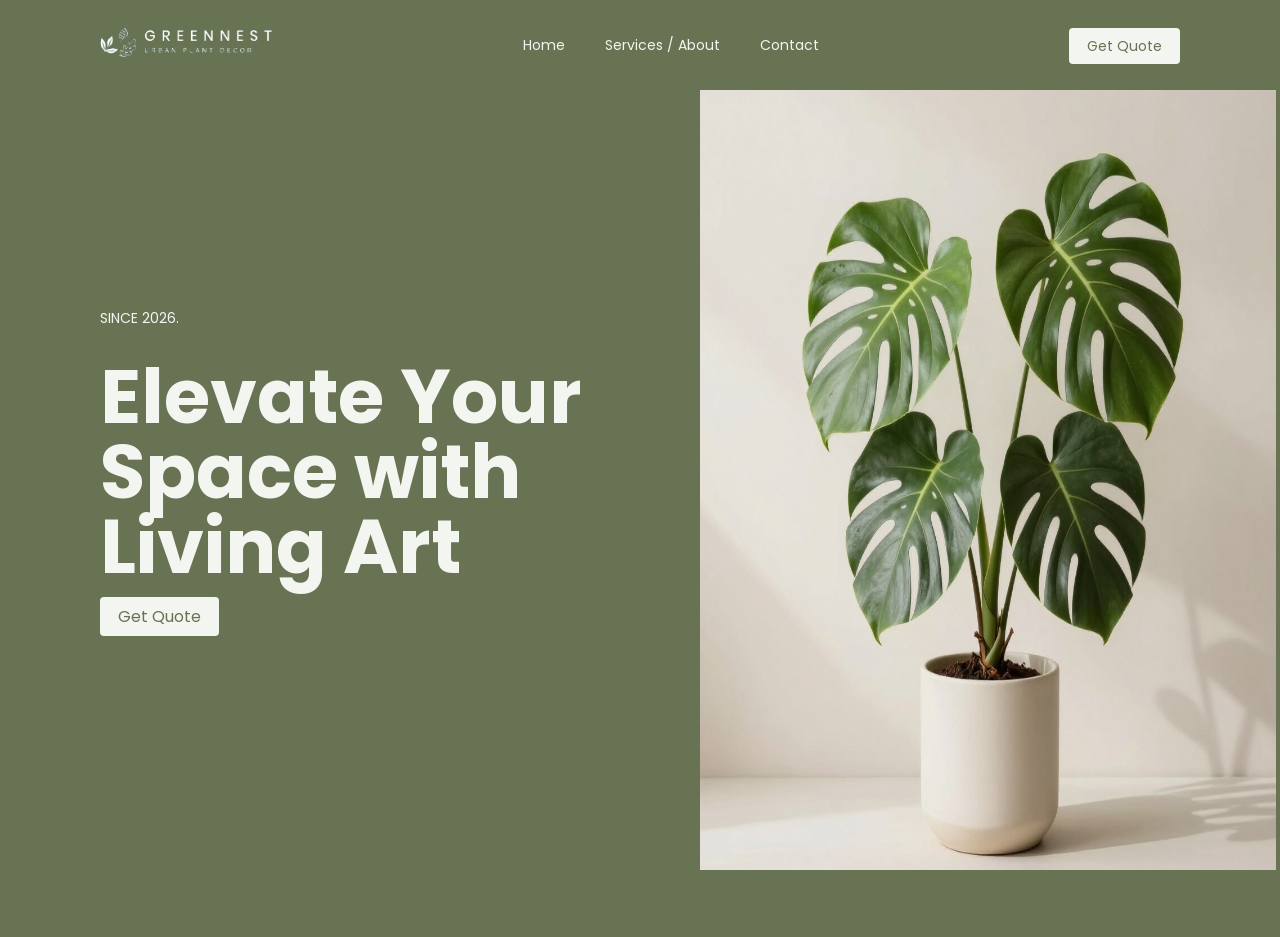
==== index.html @ 320a4d37 "added hero section with similar styling" ====
<!DOCTYPE html>
<html lang="en">

<head>
    <meta charset="UTF-8">
    <meta name="viewport" content="width=device-width, initial-scale=1.0">
    <title>GreenNest | Urban Plant Decor</title>

    <link rel="stylesheet" href="css/styles.css">
</head>

<body>

<header class="navbar">

    <div class="nav-left">
        <a href="index.html" class="logo">
            <img src="images/logo.png" alt="GreenNest Logo">
        </a>
    </div>

    <nav class="nav-center">
        <a href="index.html">Home</a>
        <a href="services.html">Services / About</a>
        <a href="contact.html">Contact</a>
    </nav>

    <div class="nav-right">
        <a href="contact.html" class="quote-btn">Get Quote</a>
    </div>

</header>

<main>

<section class="hero-section">

    <div class="hero-text">
        <p>SINCE 2026.</p>
        <h1>Elevate Your Space with Living Art</h1>
        
        <a href="contact.html" class="hero-btn">Get Quote</a>
    </div>

    <div class="hero-image">
        <img src="images/hero-image.jpg" alt="Monstera Plant">
    </div>

</section>

</main>

</body>

</html>
---- css/styles.css ----
@import url('https://fonts.googleapis.com/css2?family=Poppins:ital,wght@0,100;0,200;0,300;0,400;0,500;0,600;0,700;0,800;0,900;1,100;1,200;1,300;1,400;1,500;1,600;1,700;1,800;1,900&display=swap');
*{
    font-family: "Poppins", sans-serif;
    margin: 0;
    padding: 0;
    box-sizing: border-box;
}
.navbar {
    position: fixed;
    top: 0;
    left: 0;
    width: 100%;
    background-color: #677353;
    color: #F2F5F0;
    display: flex;
    align-items: center;
    justify-content: space-between;
    padding: 20px 100px;
    z-index: 1000;
    height: 90px;
    box-sizing: border-box;
}

.logo img {
    height: 30px;
    width: auto;
}

.nav-center {
    display: flex;
    gap: 40px;
    flex: 1;
    justify-content: center;
}

.navbar a {
    color: #F2F5F0;
    text-decoration: none;
    font-size: 14px;
}

.nav-right .quote-btn {
   background-color: #F2F5F0;
   color: #677353;
    padding: 8px 18px;
    border-radius: 4px;
}

.navbar a:hover {
    opacity: 0.8;
}

.hero-section {
    display: flex;
    align-items: center;
    justify-content: space-between;
    gap: 20px;
    width: 100%;
    background: #677353;
    box-sizing: border-box;
    padding: 60px 0; 
}

.hero-text {
    flex: 5;
    padding-left: 100px; 
}

.hero-text h1 {
    font-size: 75px;
    margin-bottom: 20px;
    color: #F2F5F0;
    line-height: 1;
}

.hero-text p {
    font-size: 14px;
    margin-bottom: 30px;
    color: #F2F5F0;
}

.hero-btn {
    background-color: #F2F5F0;
   color: #677353;
    padding: 8px 18px;
    border-radius: 4px;
    text-decoration: none;
}

.hero-image {
    flex: 5;
}

.hero-image img {
    width: 45vw;
    height: 90vh;
}
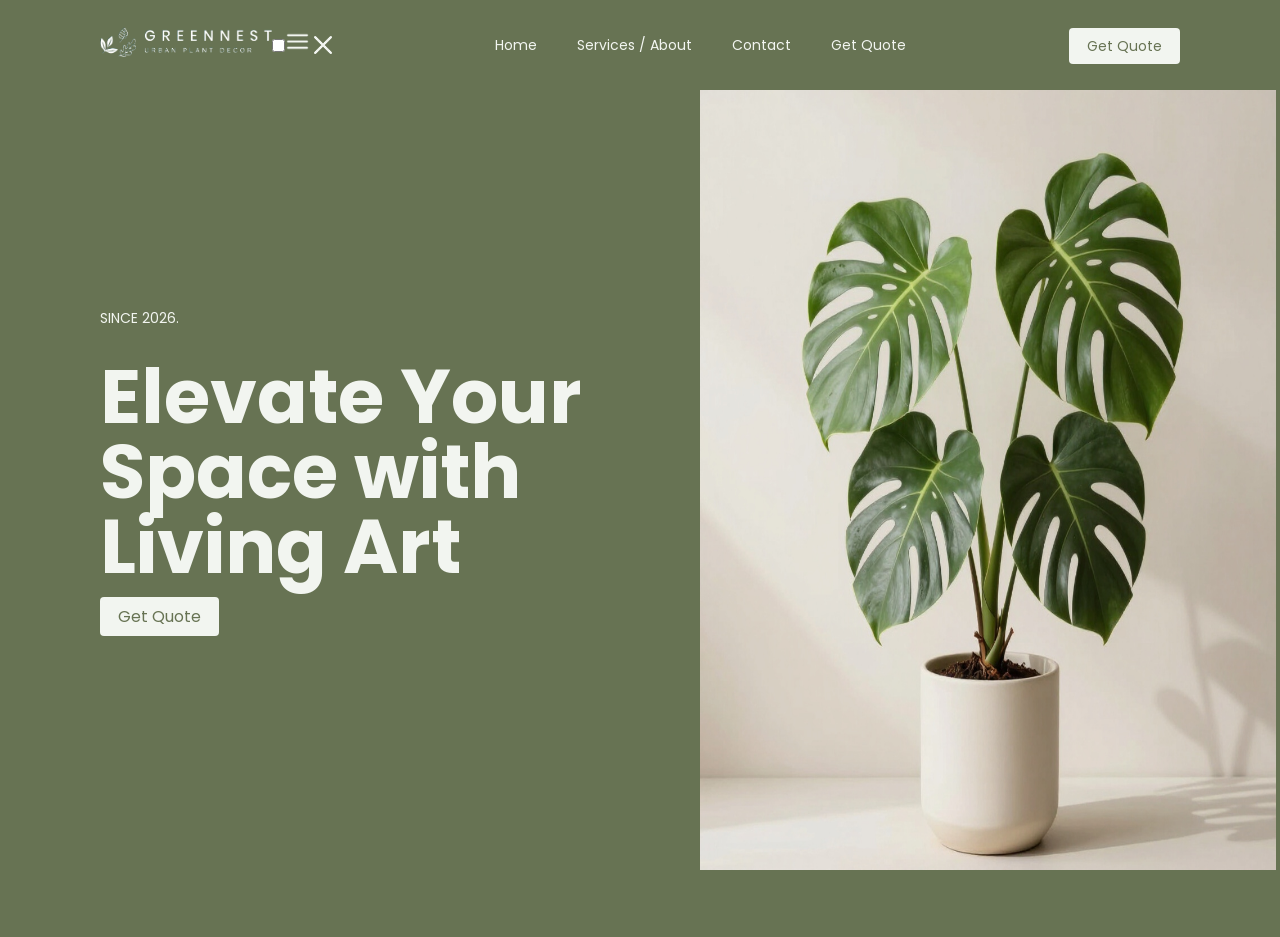
==== commit 0361728e: "hamburger menu for smaller devices" ====
--- a/index.html
+++ b/index.html
@@ -11,44 +11,51 @@
 
 <body>
 
-<header class="navbar">
+    <header class="navbar">
 
-    <div class="nav-left">
-        <a href="index.html" class="logo">
-            <img src="images/logo.png" alt="GreenNest Logo">
-        </a>
-    </div>
+        <div class="nav-left">
+            <a href="index.html" class="logo">
+                <img src="images/logo.png" alt="GreenNest Logo">
+            </a>
+        </div>
 
-    <nav class="nav-center">
-        <a href="index.html">Home</a>
-        <a href="services.html">Services / About</a>
-        <a href="contact.html">Contact</a>
-    </nav>
+        <input type="checkbox" id="nav-toggle" class="nav-toggle">
+        <label for="nav-toggle" class="hamburger">
+            <img src="images/menu.png" alt="Menu" class="hamburger-icon" width="25" height="25" color="#F2F5F0">
+            <img src="images/close.png" alt="Close" class="close-icon" width="18" height="18">
+        </label>
 
-    <div class="nav-right">
-        <a href="contact.html" class="quote-btn">Get Quote</a>
-    </div>
+        <nav class="nav-center nav-links">
+            <a href="index.html">Home</a>
+            <a href="services.html">Services / About</a>
+            <a href="contact.html">Contact</a>
+            <a href="contact.html" class="quote-btn mobile-quote">Get Quote</a>
+        </nav>
 
-</header>
+        <div class="nav-right">
+            <a href="contact.html" class="quote-btn desktop-quote">Get Quote</a>
+        </div>
 
-<main>
+    </header>
 
-<section class="hero-section">
+    <main>
 
-    <div class="hero-text">
-        <p>SINCE 2026.</p>
-        <h1>Elevate Your Space with Living Art</h1>
-        
-        <a href="contact.html" class="hero-btn">Get Quote</a>
-    </div>
+        <section class="hero-section">
 
-    <div class="hero-image">
-        <img src="images/hero-image.jpg" alt="Monstera Plant">
-    </div>
+            <div class="hero-text">
+                <p>SINCE 2026.</p>
+                <h1>Elevate Your Space with Living Art</h1>
 
-</section>
+                <a href="contact.html" class="hero-btn">Get Quote</a>
+            </div>
 
-</main>
+            <div class="hero-image">
+                <img src="images/hero-image.jpg" alt="Monstera Plant">
+            </div>
+
+        </section>
+
+    </main>
 
 </body>
 
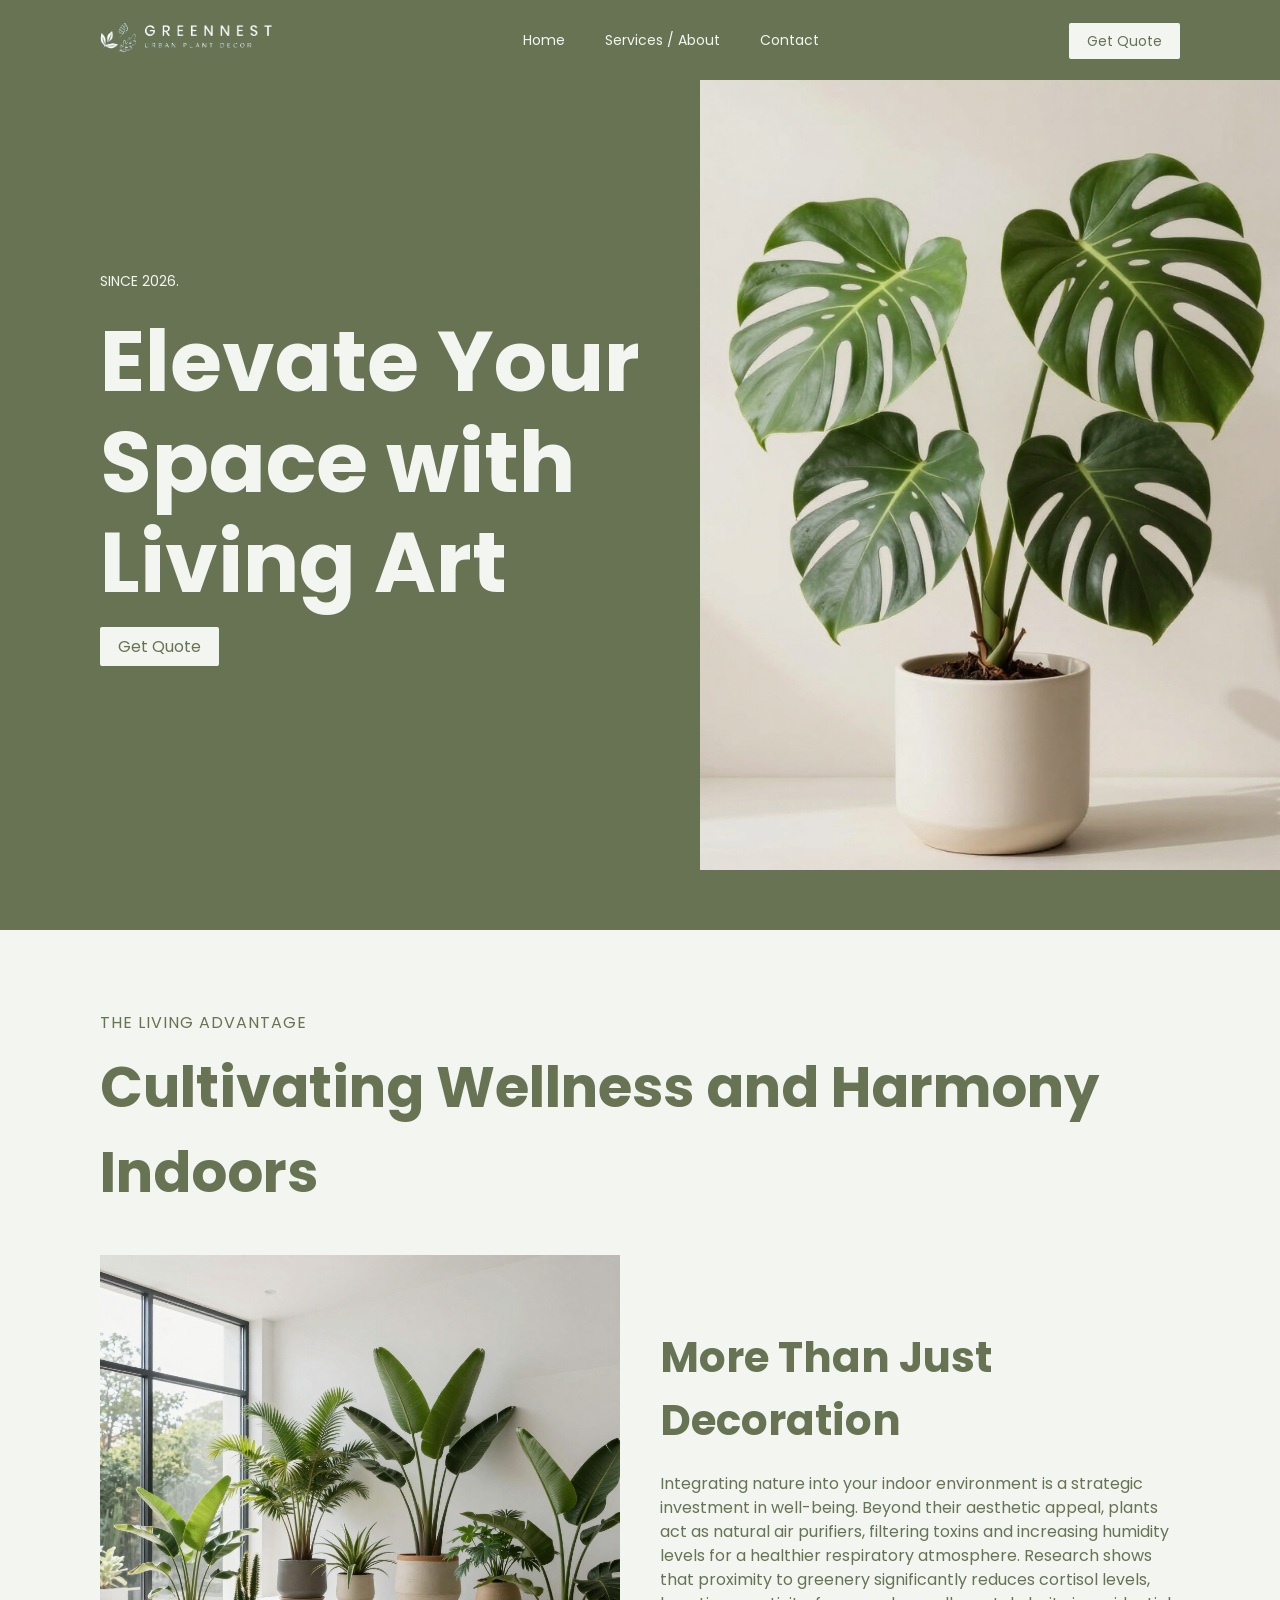
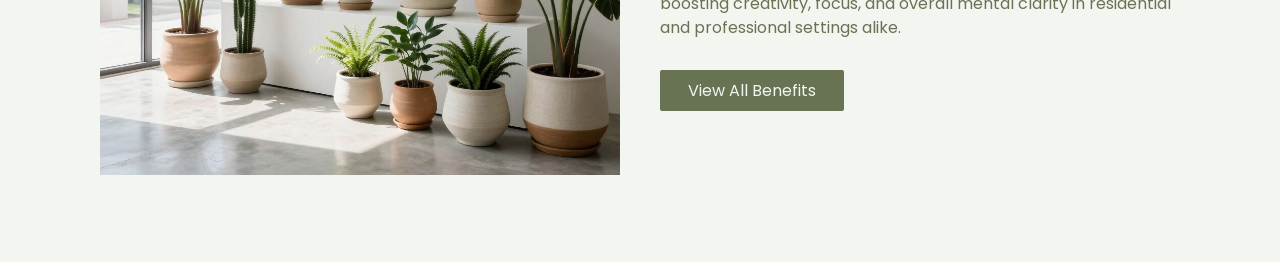
==== commit 36f1df89: "created a responsive benefits section" ====
--- a/index.html
+++ b/index.html
@@ -7,6 +7,9 @@
     <title>GreenNest | Urban Plant Decor</title>
 
     <link rel="stylesheet" href="css/styles.css">
+    <link rel="stylesheet" href="css/navbar.css">
+    <link rel="stylesheet" href="css/hero-section.css">
+    <link rel="stylesheet" href="css/benefits-section.css">
 </head>
 
 <body>
@@ -25,12 +28,13 @@
             <img src="images/close.png" alt="Close" class="close-icon" width="18" height="18">
         </label>
 
-        <nav class="nav-center nav-links">
-            <a href="index.html">Home</a>
-            <a href="services.html">Services / About</a>
-            <a href="contact.html">Contact</a>
-            <a href="contact.html" class="quote-btn mobile-quote">Get Quote</a>
-        </nav>
+      
+<nav class="nav-center nav-links">
+    <a href="index.html">Home</a>
+    <a href="services.html">Services / About</a>
+    <a href="contact.html">Contact</a>
+    <a href="contact.html" class="mobile-quote-btn">Get Quote</a>
+</nav>
 
         <div class="nav-right">
             <a href="contact.html" class="quote-btn desktop-quote">Get Quote</a>
@@ -54,7 +58,26 @@
             </div>
 
         </section>
+<section class="benefits-section">
 
+    <p class="section-subtitle">THE LIVING ADVANTAGE</p>
+    <h1 class="section-title">Cultivating Wellness and Harmony Indoors</h1>
+
+    <div class="benefits-content">
+        
+        <div class="benefits-image">
+            <img src="images/benefits.jpg" alt="Benefits Plant">
+        </div>
+
+        
+        <div class="benefits-text">
+            <h2>More Than Just  Decoration</h2>
+            <p>Integrating nature into your indoor environment is a strategic investment in well-being. Beyond their aesthetic appeal, plants act as natural air purifiers, filtering toxins and increasing humidity levels for a healthier respiratory atmosphere. Research shows that proximity to greenery significantly reduces cortisol levels, boosting creativity, focus, and overall mental clarity in residential and professional settings alike.</p>
+            <a href="benefits.html" class="benefits-btn">View All Benefits</a>
+        </div>
+    </div>
+
+</section>
     </main>
 
 </body>
--- a/css/styles.css
+++ b/css/styles.css
@@ -1,97 +1,8 @@
-@import url('https://fonts.googleapis.com/css2?family=Poppins:ital,wght@0,100;0,200;0,300;0,400;0,500;0,600;0,700;0,800;0,900;1,100;1,200;1,300;1,400;1,500;1,600;1,700;1,800;1,900&display=swap');
-*{
+@import url('https://fonts.googleapis.com/css2?family=Poppins&display=swap');
+
+* {
     font-family: "Poppins", sans-serif;
     margin: 0;
     padding: 0;
     box-sizing: border-box;
-}
-.navbar {
-    position: fixed;
-    top: 0;
-    left: 0;
-    width: 100%;
-    background-color: #677353;
-    color: #F2F5F0;
-    display: flex;
-    align-items: center;
-    justify-content: space-between;
-    padding: 20px 100px;
-    z-index: 1000;
-    height: 90px;
-    box-sizing: border-box;
-}
-
-.logo img {
-    height: 30px;
-    width: auto;
-}
-
-.nav-center {
-    display: flex;
-    gap: 40px;
-    flex: 1;
-    justify-content: center;
-}
-
-.navbar a {
-    color: #F2F5F0;
-    text-decoration: none;
-    font-size: 14px;
-}
-
-.nav-right .quote-btn {
-   background-color: #F2F5F0;
-   color: #677353;
-    padding: 8px 18px;
-    border-radius: 4px;
-}
-
-.navbar a:hover {
-    opacity: 0.8;
-}
-
-.hero-section {
-    display: flex;
-    align-items: center;
-    justify-content: space-between;
-    gap: 20px;
-    width: 100%;
-    background: #677353;
-    box-sizing: border-box;
-    padding: 60px 0; 
-}
-
-.hero-text {
-    flex: 5;
-    padding-left: 100px; 
-}
-
-.hero-text h1 {
-    font-size: 75px;
-    margin-bottom: 20px;
-    color: #F2F5F0;
-    line-height: 1;
-}
-
-.hero-text p {
-    font-size: 14px;
-    margin-bottom: 30px;
-    color: #F2F5F0;
-}
-
-.hero-btn {
-    background-color: #F2F5F0;
-   color: #677353;
-    padding: 8px 18px;
-    border-radius: 4px;
-    text-decoration: none;
-}
-
-.hero-image {
-    flex: 5;
-}
-
-.hero-image img {
-    width: 45vw;
-    height: 90vh;
 }
--- a/css/navbar.css
+++ b/css/navbar.css
@@ -0,0 +1,130 @@
+
+
+.navbar {
+    position: fixed;
+    top: 0;
+    left: 0;
+    width: 100%;
+    background-color: #677353;
+    color: #F2F5F0;
+    display: flex;
+    align-items: center;
+    justify-content: space-between;
+    padding: 20px 100px;
+    z-index: 1000;
+    height: 80px;
+}
+
+.logo img {
+    height: 30px;
+    width: auto;
+}
+
+.nav-center {
+    display: flex;
+    gap: 40px;
+    flex: 1;
+    justify-content: center;
+}
+
+.navbar a {
+    color: #F2F5F0;
+    text-decoration: none;
+    font-size: 14px;
+}
+
+.nav-right .quote-btn {
+    background-color: #F2F5F0;
+    color: #677353;
+    padding: 8px 18px;
+    border-radius: 2px;
+    text-decoration: none;
+}
+
+.navbar a:hover {
+    opacity: 0.8;
+}
+
+
+.nav-toggle {
+    display: none;
+}
+
+.hamburger {
+    display: none;
+    cursor: pointer;
+}
+
+.close-icon {
+    display: none;
+}
+
+.mobile-quote-btn {
+    display: none;
+    background-color: #f5f0f4;
+    color: #677353 !important;
+    padding: 8px 18px;
+    border-radius: 1px;
+    text-decoration: none;
+    text-align: center;
+    width: fit-content;
+    margin: 10px auto;
+}
+
+@media(max-width:1024px) {
+
+    .mobile-quote-btn {
+        display: inline-block;
+    }
+
+    .navbar {
+        padding: 20px 40px;
+    }
+
+    .nav-left {
+        margin-right: 20px;
+    }
+
+    .hamburger {
+        display: flex;
+        align-items: center;
+        margin-left: auto;
+    }
+
+    .nav-center {
+        display: none;
+        flex-direction: column;
+        background-color: #677353;
+        position: absolute;
+        top: 90px;
+        left: 0;
+        width: 100%;
+        padding-bottom: 20px;
+    }
+
+    .nav-center a {
+        padding: 15px;
+        text-align: center;
+    }
+
+    .desktop-quote {
+        display: none;
+    }
+
+    .mobile-quote {
+        display: inline-block;
+    }
+
+    .nav-toggle:checked~.nav-center {
+        display: flex;
+    }
+
+    .nav-toggle:checked+.hamburger .hamburger-icon {
+        display: none;
+    }
+
+    .nav-toggle:checked+.hamburger .close-icon {
+        display: block;
+    }
+
+}
--- a/css/hero-section.css
+++ b/css/hero-section.css
@@ -0,0 +1,90 @@
+
+.hero-section {
+    display: flex;
+    align-items: center;
+    justify-content: space-between;
+    gap: 20px;
+    width: 100%;
+    background: #677353;
+    padding: 60px 0;
+}
+
+.hero-text {
+    flex: 5;
+    padding-left: 100px;
+}
+
+.hero-text h1 {
+    font-size: 84px;
+    margin-bottom: 20px;
+    color: #F2F5F0;
+    line-height: 1.2;
+}
+
+.hero-text p {
+    font-size: 14px;
+    color: #F2F5F0;
+    margin-bottom: 20px;
+}
+
+.hero-btn {
+    background-color: #F2F5F0;
+    color: #677353;
+    padding: 8px 18px;
+    border-radius: 2px;
+    text-decoration: none;
+}
+
+.hero-image {
+    flex: 5;
+    width: 45vw;
+    height: 90vh;
+    overflow: hidden;
+}
+
+.hero-image img {
+    width: 100%;
+    height: 100%;
+    object-fit: cover;
+}
+
+
+@media(max-width:1024px) {
+
+    .hero-section {
+        flex-direction: column;
+        align-items: flex-start;
+        padding: 120px 20px 60px;
+    }
+
+    .hero-image {
+        order: -1;
+        width: 100%;
+    }
+
+    .hero-image img {
+        width: 100%;
+        height: auto;
+    }
+
+    .hero-text {
+        padding-left: 20px;
+        padding-right: 20px;
+        margin-top: 20px;
+        max-width: 600px;
+    }
+
+    .hero-text h1 {
+        font-size: 42px;
+    }
+
+    .hero-text p {
+        font-size: 14px;
+        margin-bottom: 30px;
+    }
+
+    .hero-btn {
+        display: inline-block;
+        margin-top: 30px;
+    }
+}
--- a/css/benefits-section.css
+++ b/css/benefits-section.css
@@ -0,0 +1,101 @@
+
+.benefits-section {
+    background-color: #F2F5F0; 
+    color: #677353;
+    padding: 80px 100px;
+}
+
+.benefits-section .section-subtitle {
+    font-size: 16px;
+   
+    margin-bottom: 10px;
+    letter-spacing: 1px;
+}
+
+.benefits-section .section-title {
+    font-size: 56px;
+    margin-bottom: 40px;
+
+}
+
+
+.benefits-content {
+    display: flex;
+    align-items: center;
+    justify-content: space-between;
+    gap: 40px;
+}
+
+.benefits-image {
+    flex: 5;
+}
+
+.benefits-image img {
+    width: 100%;
+    height: auto;
+  
+}
+
+.benefits-text {
+    flex: 5;
+    display: flex;
+    flex-direction: column;
+    justify-content: center;
+}
+
+.benefits-text h2 {
+    font-size: 42px;
+    margin-bottom: 20px;
+}
+
+.benefits-text p {
+    font-size: 16px;
+    margin-bottom: 30px;
+    line-height: 1.5;
+}
+
+.benefits-btn {
+    background-color: #677353; 
+    color: #F2F5F0;
+    padding: 8px 28px;
+    border-radius: 2px;
+    text-decoration: none;
+    text-align: left;
+    width: fit-content;
+}
+
+.benefits-btn:hover {
+    opacity: 0.8;
+}
+
+
+
+@media(max-width:1024px) {
+
+    .benefits-section {
+        padding: 60px 20px;
+    }
+
+    .benefits-content {
+        flex-direction: column;
+        gap: 30px;
+    }
+
+    .benefits-image,
+    .benefits-text {
+        flex: 1;
+        width: 100%;
+    }
+
+    .benefits-text h2 {
+        font-size: 28px;
+    }
+
+    .benefits-text p {
+        font-size: 14px;
+    }
+
+    .benefits-btn {
+        align-self: flex-start;
+    }
+}
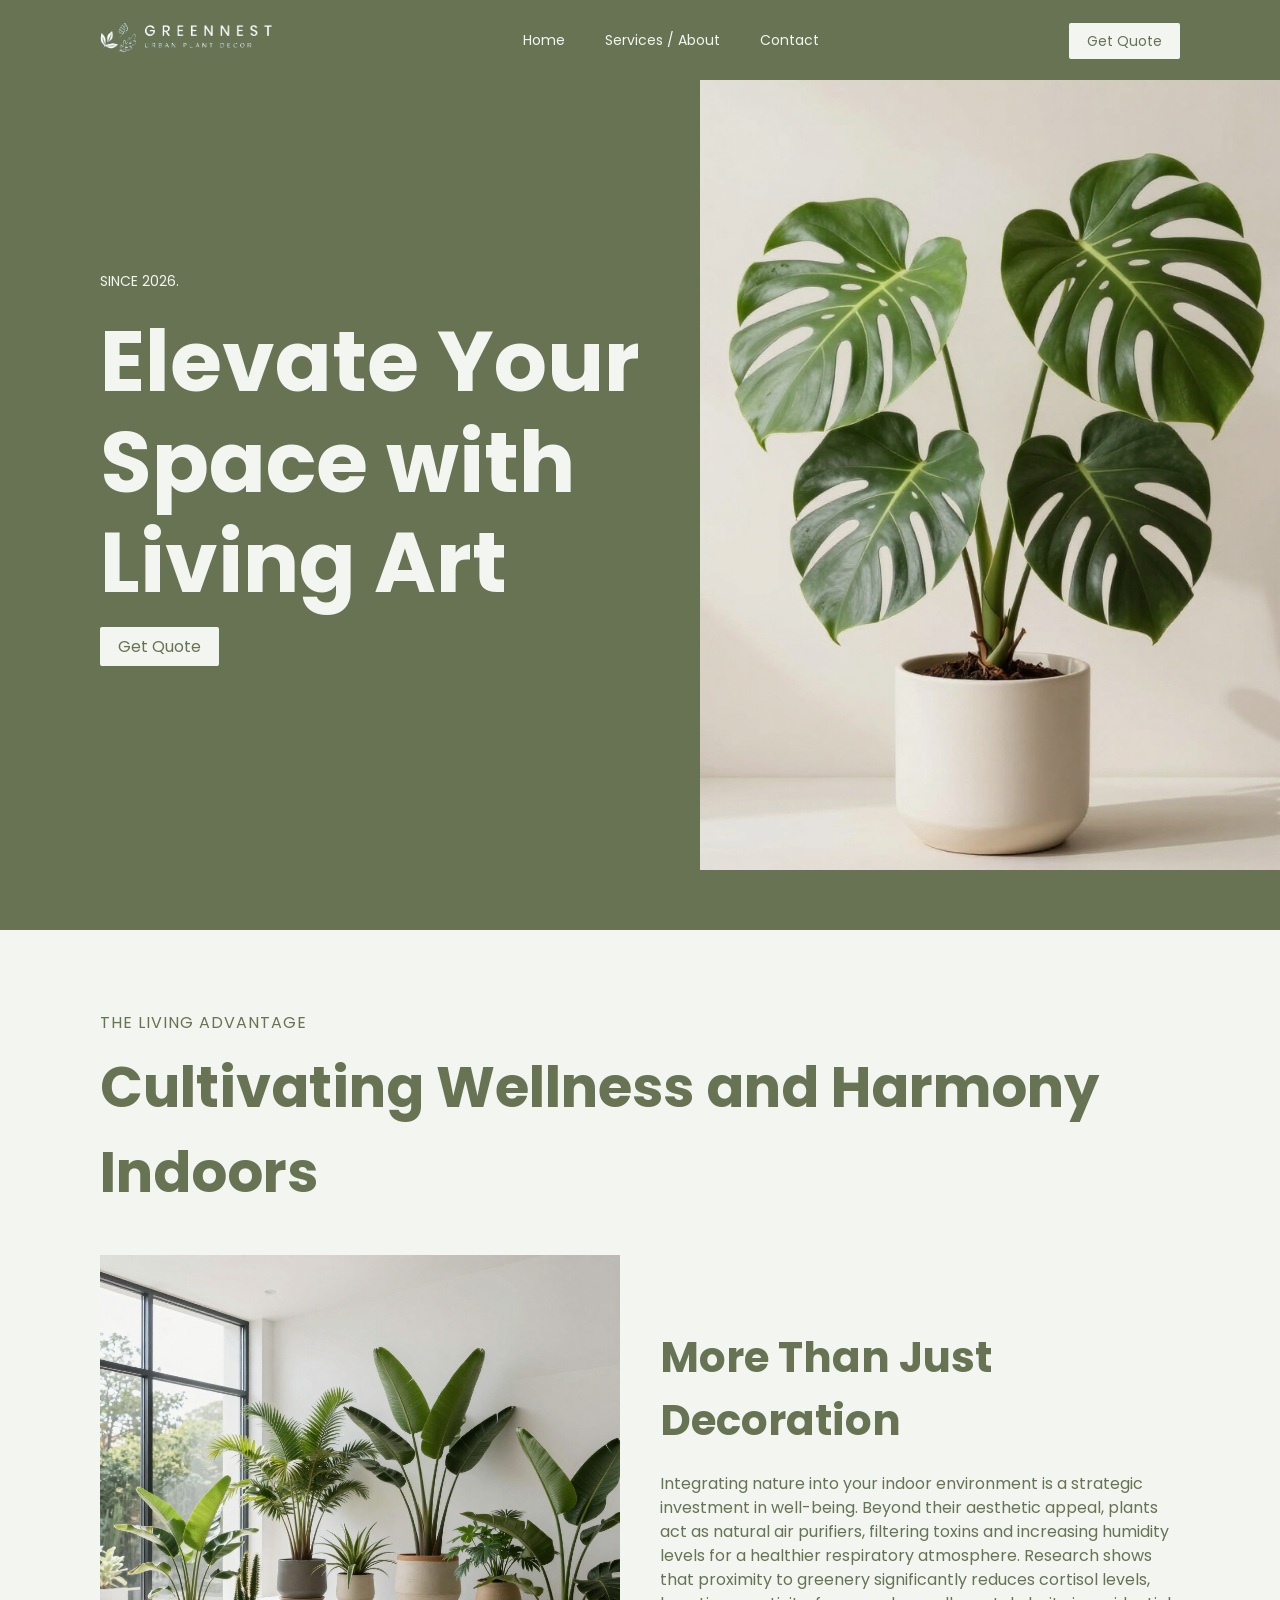
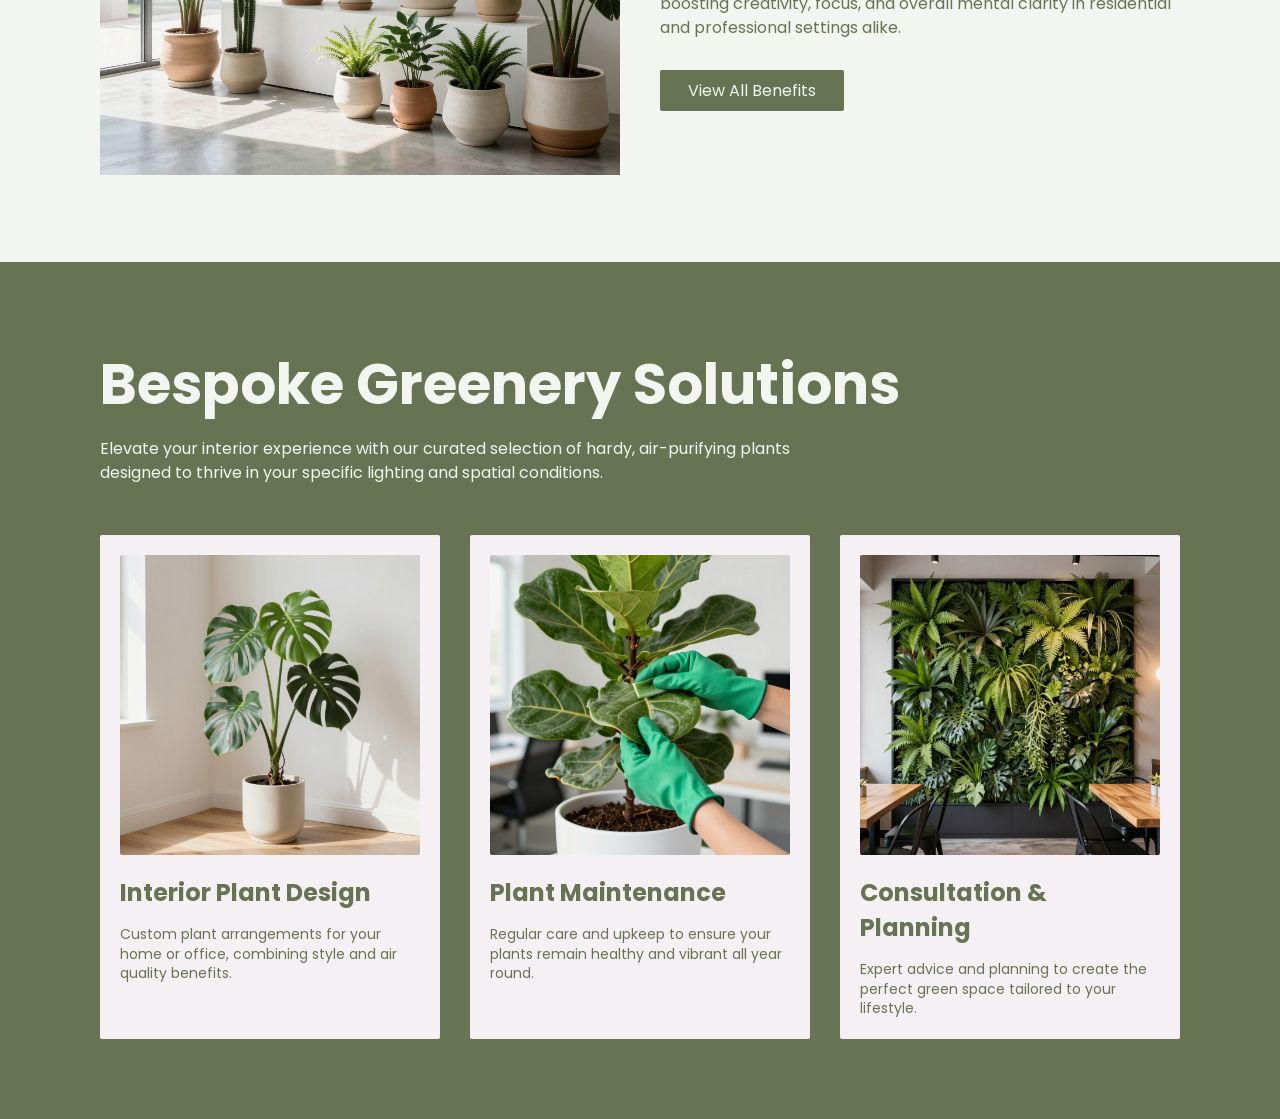
==== commit e71ddc77: "section for 3 different services offered inside 3 cards" ====
--- a/index.html
+++ b/index.html
@@ -10,6 +10,8 @@
     <link rel="stylesheet" href="css/navbar.css">
     <link rel="stylesheet" href="css/hero-section.css">
     <link rel="stylesheet" href="css/benefits-section.css">
+    <link rel="stylesheet" href="css/Our-Services-Overview-section.css">
+
 </head>
 
 <body>
@@ -78,6 +80,32 @@
     </div>
 
 </section>
+<section class="services-section">
+
+    <h1 class="services-title">Bespoke Greenery Solutions</h1>
+    <p class="services-subtitle">Elevate your interior experience with our curated selection of hardy, air-purifying plants designed to thrive in your specific lighting and spatial conditions.</p>
+
+    <div class="services-grid">
+        <div class="service-card">
+            <img src="images/service1.jpg" alt="Service 1">
+            <h2>Interior Plant Design</h2>
+            <p>Custom plant arrangements for your home or office, combining style and air quality benefits.</p>
+        </div>
+
+        <div class="service-card">
+            <img src="images/service2.jpg" alt="Service 2">
+            <h2>Plant Maintenance</h2>
+            <p>Regular care and upkeep to ensure your plants remain healthy and vibrant all year round.</p>
+        </div>
+
+        <div class="service-card">
+            <img src="images/service3.jpg" alt="Service 3">
+            <h2>Consultation & Planning</h2>
+            <p>Expert advice and planning to create the perfect green space tailored to your lifestyle.</p>
+        </div>
+    </div>
+
+</section>
     </main>
 
 </body>
--- a/css/Our-Services-Overview-section.css
+++ b/css/Our-Services-Overview-section.css
@@ -0,0 +1,77 @@
+.services-section {
+    background-color: #677353;
+    color: #F2F5F0;
+    padding: 80px 100px;
+    text-align: left;
+}
+
+.services-section h1.services-title {
+    font-size: 56px;
+    margin-bottom: 10px;
+}
+
+.services-section p.services-subtitle {
+    font-size: 16px;
+    margin-bottom: 50px;
+    max-width: 700px;
+    line-height: 1.5;
+}
+
+/* Grid */
+.services-grid {
+    display: grid;
+    grid-template-columns: repeat(3, 1fr);
+    gap: 30px;
+}
+
+/* Card styling */
+.service-card {
+    color: #677353;
+    border-radius: 2px;
+    padding: 20px;
+    display: flex;
+    flex-direction: column;
+    align-items: left;
+    background-color: #f5f0f4;
+}
+
+.service-card img {
+    width: 100%;
+    height: auto;
+    border-radius: 2px;
+    margin-bottom: 20px;
+}
+
+.service-card h2 {
+    font-size: 24px;
+    margin-bottom: 15px;
+}
+
+.service-card p {
+    font-size: 14px;
+    text-align: left;
+    line-height: 1.4;
+}
+
+/* Responsive */
+@media(max-width: 900px) {
+    .services-section {
+        padding: 60px 20px;
+    }
+
+    .services-grid {
+        grid-template-columns: 1fr; 
+    }
+
+    .service-card img {
+        width: 100%;
+    }
+
+    .service-card h2 {
+        font-size: 20px;
+    }
+
+    .service-card p {
+        font-size: 14px;
+    }
+}
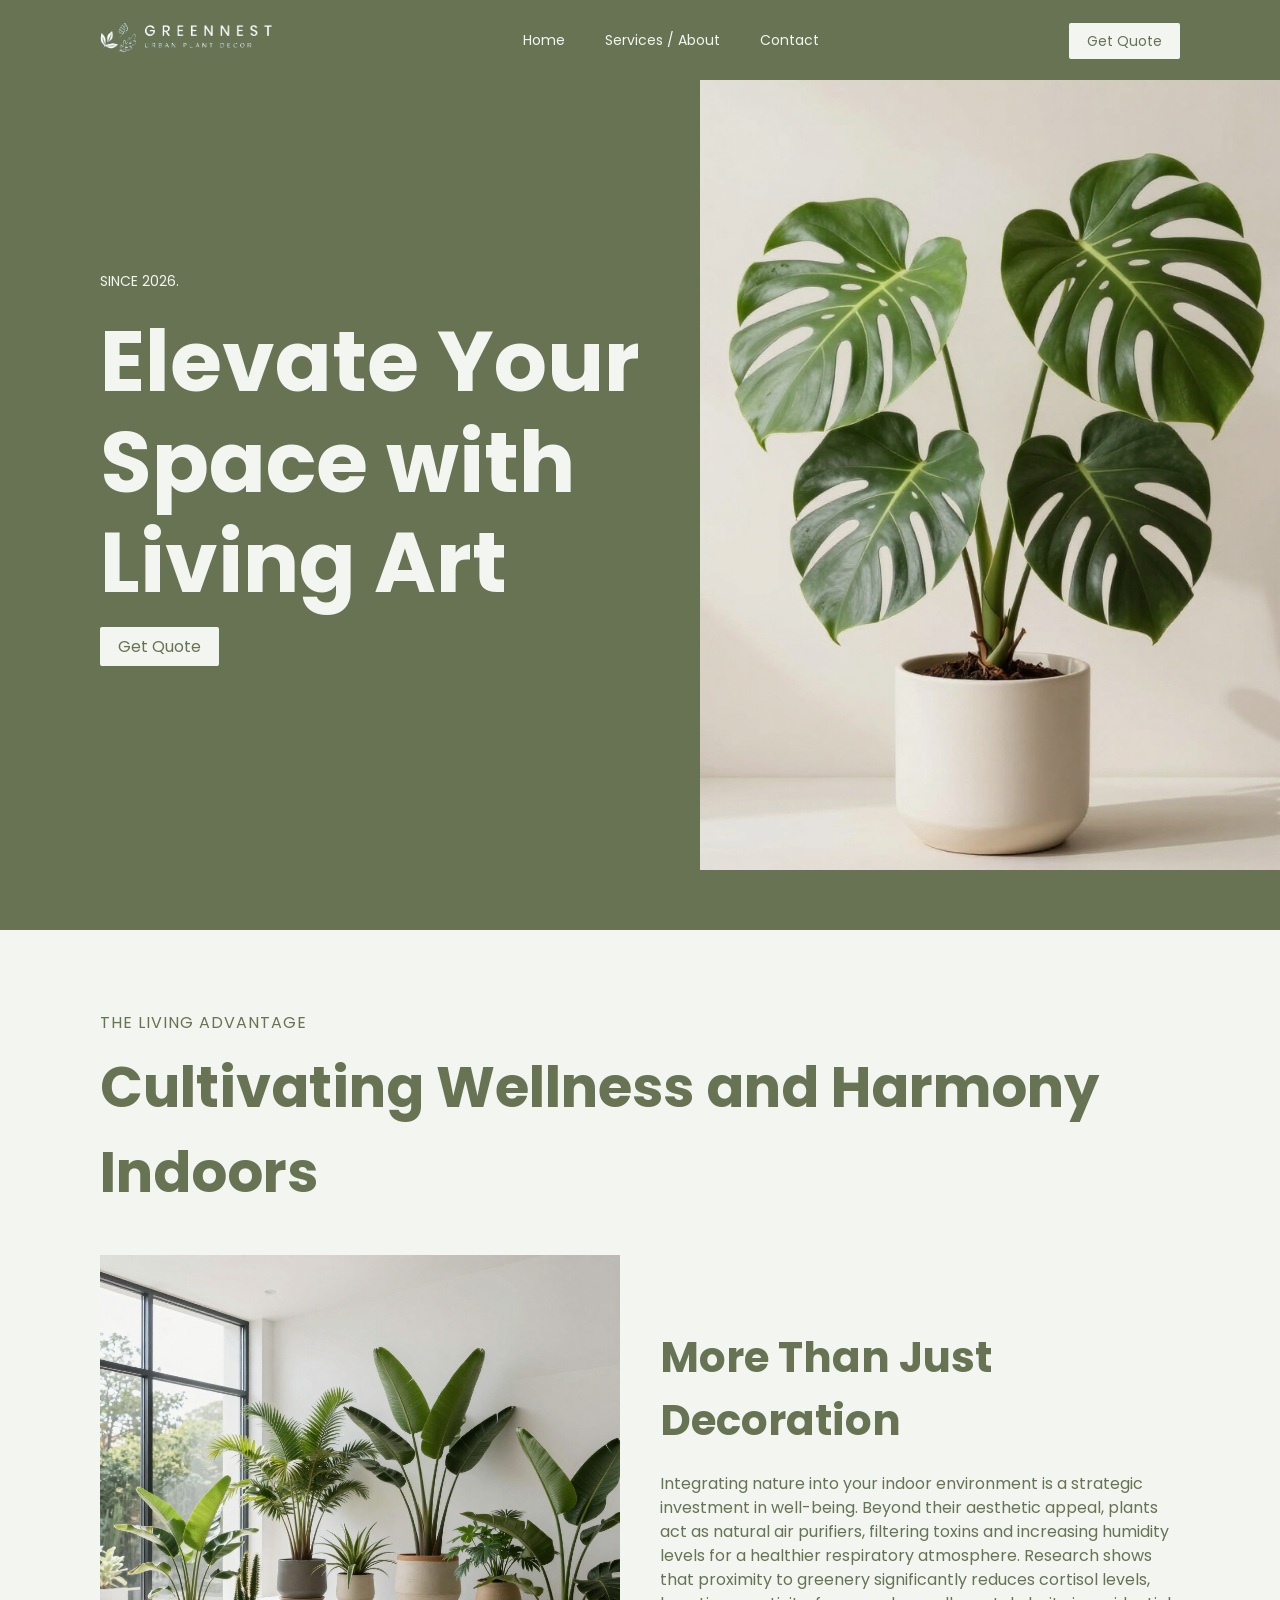
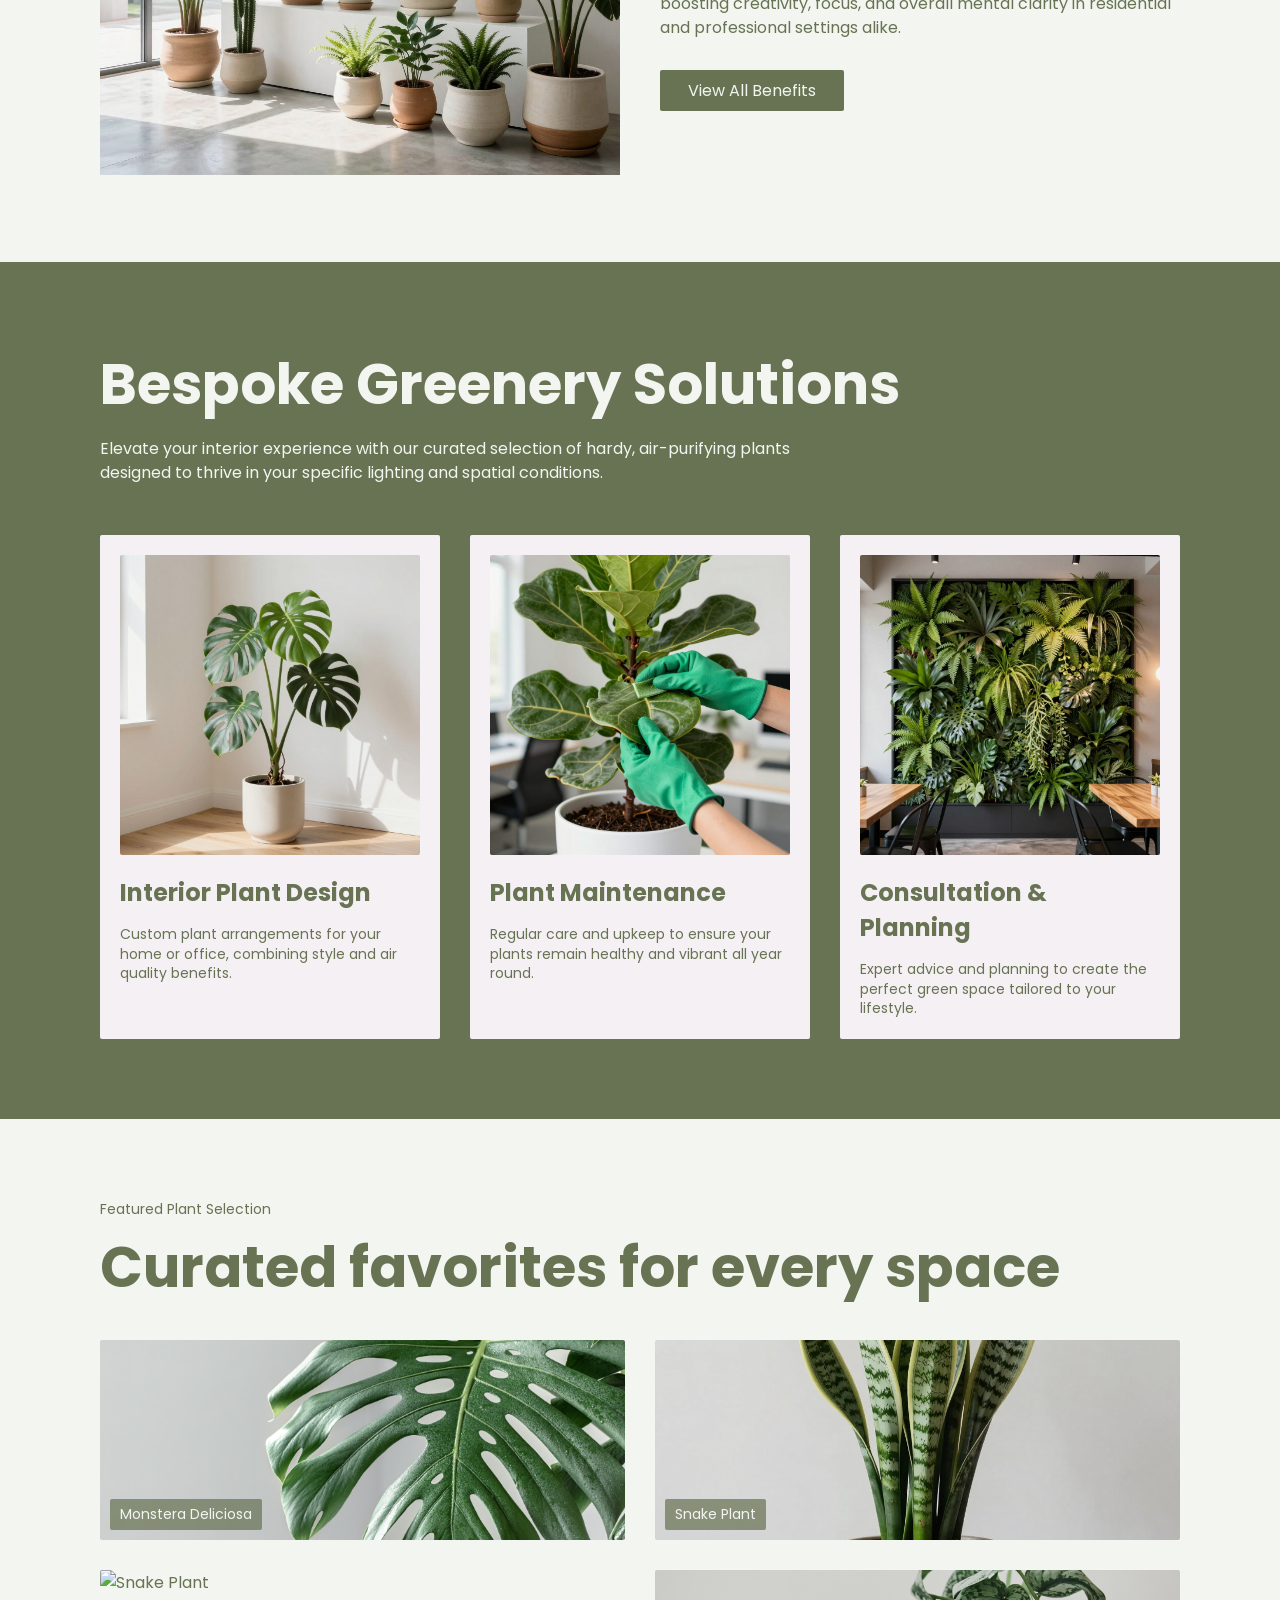
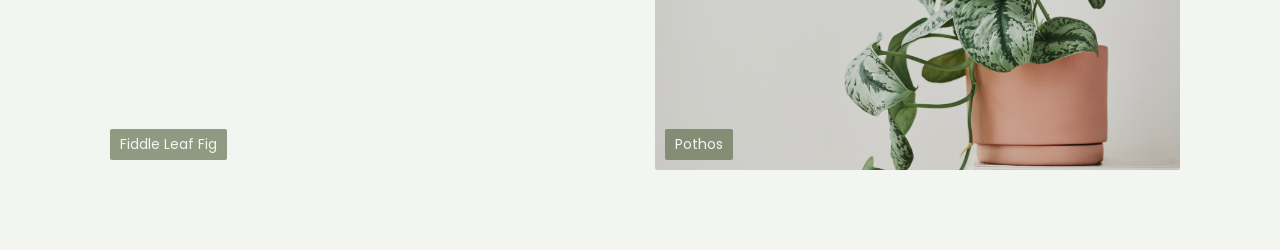
==== commit 6fbedf20: "added 4 grid cards for featured plants with their names" ====
--- a/index.html
+++ b/index.html
@@ -11,6 +11,7 @@
     <link rel="stylesheet" href="css/hero-section.css">
     <link rel="stylesheet" href="css/benefits-section.css">
     <link rel="stylesheet" href="css/Our-Services-Overview-section.css">
+<link rel="stylesheet" href="css/featured-plants-section.css">
 
 </head>
 
@@ -106,6 +107,35 @@
     </div>
 
 </section>
+<section class="featured-plants">
+
+    <p class="featured-subtitle">Featured Plant Selection</p>
+    <h1 class="featured-title">Curated favorites for every space</h1>
+
+    <div class="plants-grid">
+        
+        <div class="plant-card">
+            <img src="images/plant1.jpg" alt="Monstera Deliciosa">
+            <span class="plant-name">Monstera Deliciosa</span>
+        </div>
+
+        <div class="plant-card">
+            <img src="images/plant2.jpg" alt="Fiddle Leaf Fig">
+            <span class="plant-name">Snake Plant</span>
+        </div>
+
+        <div class="plant-card">
+            <img src="images/plant3.jpg" alt="Snake Plant">
+            <span class="plant-name">Fiddle Leaf Fig</span>
+        </div>
+
+        <div class="plant-card">
+            <img src="images/plant4.jpg" alt="Peace Lily">
+            <span class="plant-name">Pothos</span>
+        </div>
+    </div>
+
+</section>
     </main>
 
 </body>
--- a/css/Our-Services-Overview-section.css
+++ b/css/Our-Services-Overview-section.css
@@ -17,14 +17,14 @@
     line-height: 1.5;
 }
 
-/* Grid */
+
 .services-grid {
     display: grid;
     grid-template-columns: repeat(3, 1fr);
     gap: 30px;
 }
 
-/* Card styling */
+
 .service-card {
     color: #677353;
     border-radius: 2px;
@@ -53,7 +53,7 @@
     line-height: 1.4;
 }
 
-/* Responsive */
+
 @media(max-width: 900px) {
     .services-section {
         padding: 60px 20px;
--- a/css/featured-plants-section.css
+++ b/css/featured-plants-section.css
@@ -0,0 +1,69 @@
+.featured-plants {
+    background-color: #F2F5F0; 
+    color: #677353;
+    padding: 80px 100px;
+    text-align: left;
+}
+
+.featured-plants .featured-subtitle {
+    font-size: 14px;
+    margin-bottom: 5px;
+    
+}
+
+.featured-plants .featured-title {
+    font-size: 56px;
+    margin-bottom: 30px;
+}
+
+.plants-grid {
+    display: grid;
+    grid-template-columns: repeat(2, 1fr);
+    gap: 30px;
+}
+
+.plant-card {
+    position: relative;
+    overflow: hidden;
+    border-radius: 2px;
+}
+
+.plant-card img {
+    width: 100%;
+    height: 200px; 
+    object-fit: cover;
+    display: block;
+}
+
+.plant-name {
+    position: absolute;
+    bottom: 10px;
+    left: 10px;
+    color: #F2F5F0;
+    background-color: rgba(103, 115, 83, 0.7); 
+    padding: 5px 10px;
+    border-radius: 2px;
+    font-size: 14px;
+}
+
+@media(max-width: 900px){
+    .featured-plants {
+        padding: 60px 20px;
+    }
+
+    .featured-title {
+        font-size: 36px;
+    }
+
+    .plants-grid {
+        grid-template-columns: 1fr; 
+    }
+
+    .plant-card img {
+        height: 180px; 
+    }
+
+    .plant-name {
+        font-size: 12px;
+    }
+}
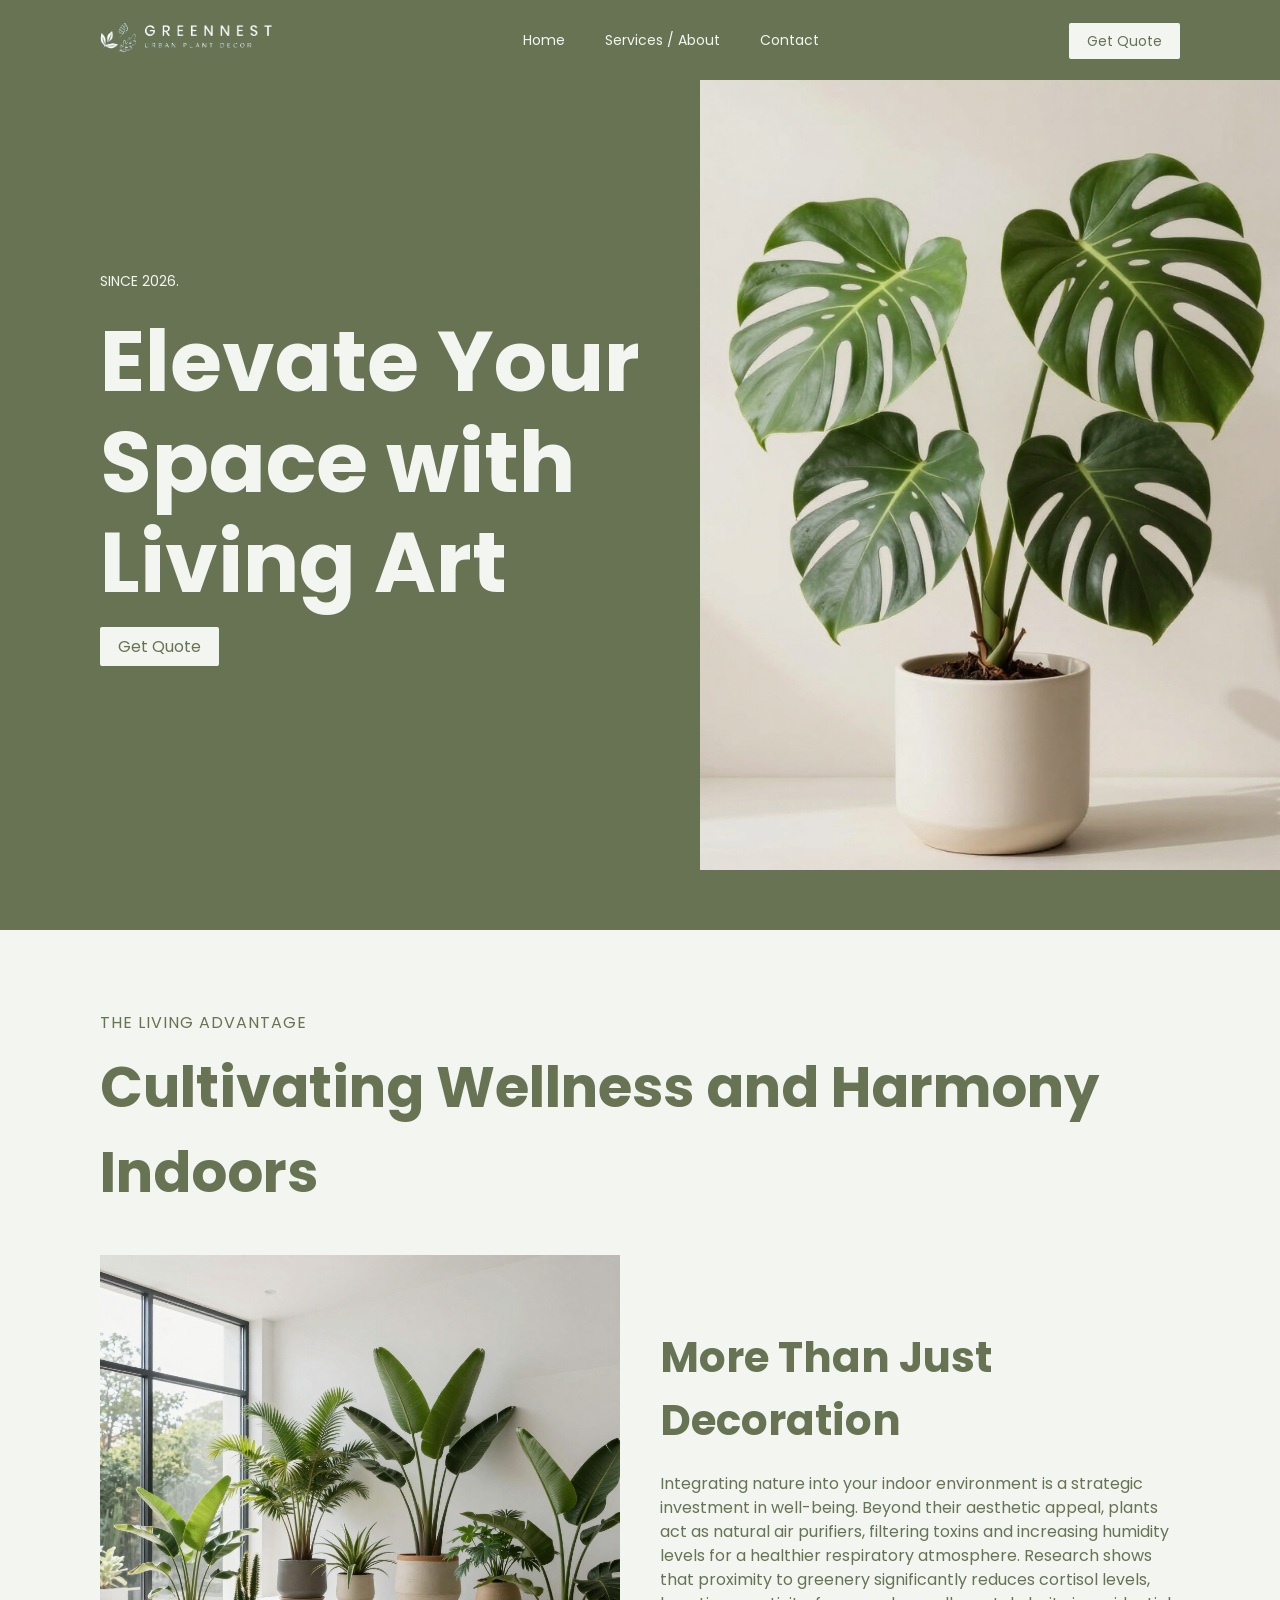
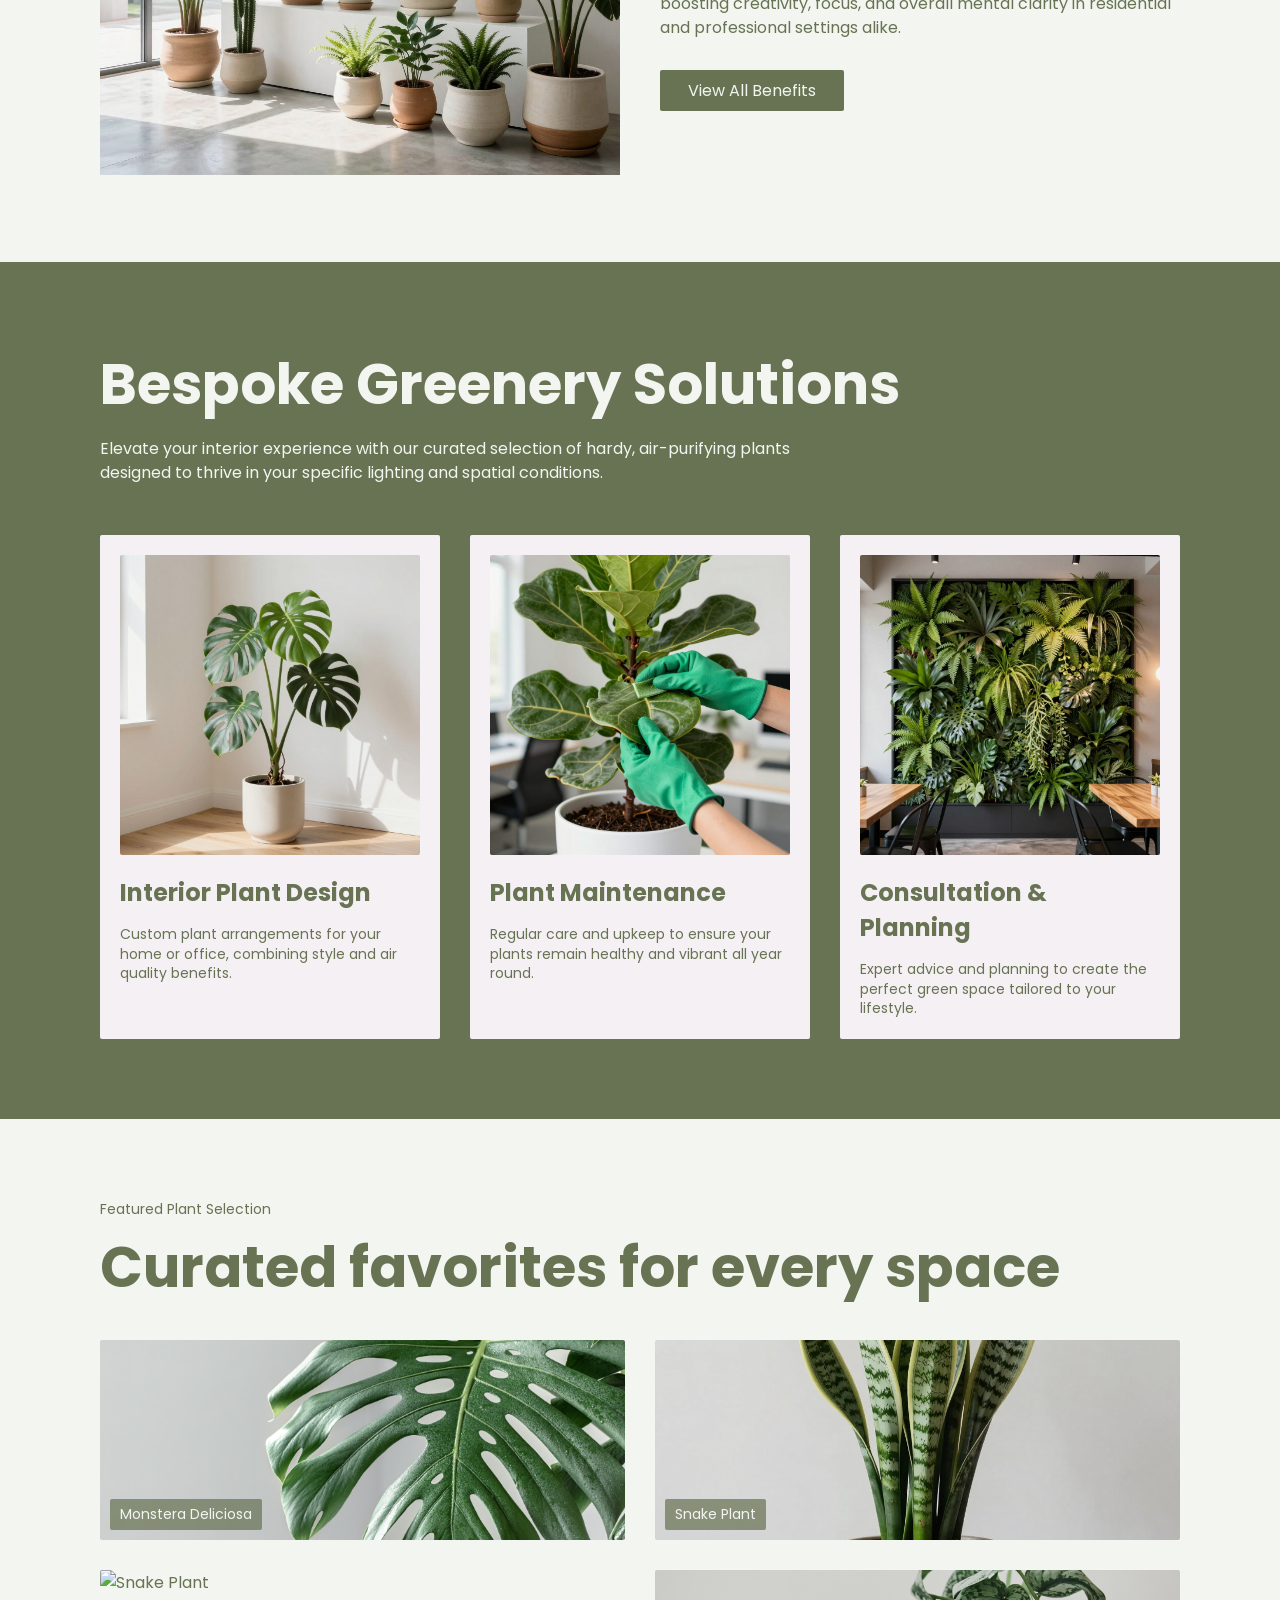
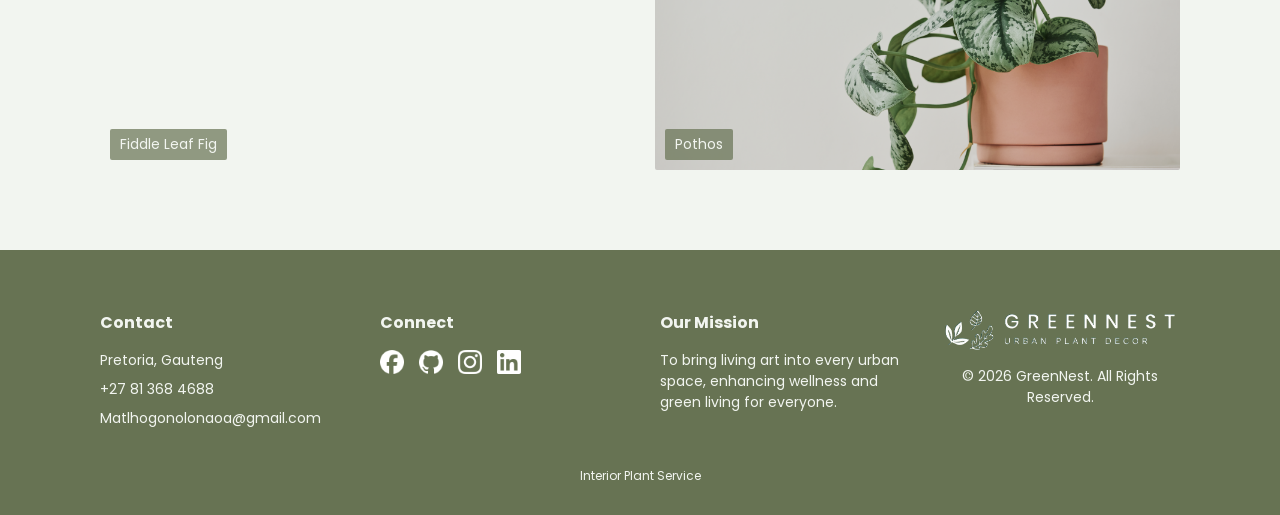
==== commit 5fe6287e: "modern american style footer" ====
--- a/index.html
+++ b/index.html
@@ -11,7 +11,8 @@
     <link rel="stylesheet" href="css/hero-section.css">
     <link rel="stylesheet" href="css/benefits-section.css">
     <link rel="stylesheet" href="css/Our-Services-Overview-section.css">
-<link rel="stylesheet" href="css/featured-plants-section.css">
+    <link rel="stylesheet" href="css/featured-plants-section.css">
+    <link rel="stylesheet" href="css/footer.css">
 
 </head>
 
@@ -138,6 +139,45 @@
 </section>
     </main>
 
+    <footer class="footer">
+
+    <div class="footer-grid">
+
+        <div class="footer-section contact">
+            <h3>Contact</h3>
+            <p>Pretoria, Gauteng</p>
+            <p>+27 81 368 4688</p>
+            <p>Matlhogonolonaoa@gmail.com</p>
+        </div>
+
+        <div class="footer-section connect">
+            <h3>Connect</h3>
+            <div class="social-icons">
+                <a href="facebook.com"><img src="images/facebook-app-round-white-icon.png" alt="Facebook" width="24" height="24"></a>
+                <a href="https://github.com/Matlhogonolo012/GreenNest-Urban-Plant-Decor.git"><img src="images/github-white-icon.png" alt="Twitter" width="24" height="24"></a>
+                <a href="instagram.com"><img src="images/instagram-white-icon.png" alt="Instagram" width="24" height="24"></a>
+                <a href="https://www.linkedin.com/in/matlhogonolo-naoa-924255340/"><img src="images/linkedin-app-white-icon.png" alt="LinkedIn" width="24" height="24"></a>
+            </div>
+        </div>
+
+        <div class="footer-section mission">
+            <h3>Our Mission</h3>
+            <p>To bring living art into every urban space, enhancing wellness and green living for everyone.</p>
+        </div>
+
+        <div class="footer-section logo-section">
+            <a href="index.html" class="footer-logo">
+                <img src="images/logo.png" alt="GreenNest Logo">
+            </a>
+            <p>&copy; 2026 GreenNest. All Rights Reserved.</p>
+        </div>
+
+    </div>
+
+    <p class="footer-bottom">Interior Plant Service</p>
+
+</footer>
+
 </body>
 
 </html>
--- a/css/footer.css
+++ b/css/footer.css
@@ -0,0 +1,67 @@
+.footer {
+    background-color: #677353;
+    color: #F2F5F0;
+    padding: 60px 100px 30px;
+    font-size: 14px;
+}
+
+.footer-grid {
+    display: grid;
+    grid-template-columns: repeat(4, 1fr);
+    gap: 40px;
+    margin-bottom: 30px;
+}
+
+.footer-section h3 {
+    margin-bottom: 15px;
+    font-size: 16px;
+}
+
+.footer-section p {
+    margin-bottom: 8px;
+}
+
+.footer-section .social-icons {
+    display: flex;
+    gap: 15px;
+}
+
+.footer-section .social-icons a img {
+    display: block;
+}
+
+.footer-section.logo-section {
+    text-align: center;
+}
+
+.footer-section.logo-section .footer-logo img {
+    height: 40px;
+    width: auto;
+    margin-bottom: 10px;
+}
+
+.footer-bottom {
+    text-align: center;
+    font-size: 12px;
+    margin-top: 20px;
+    color: #F2F5F0;
+}
+
+@media(max-width: 900px){
+    .footer {
+        padding: 40px 20px 20px;
+    }
+
+    .footer-grid {
+        grid-template-columns: 1fr; 
+        gap: 30px;
+    }
+
+    .footer-section.logo-section {
+        order: 4;
+    }
+
+    .footer-bottom {
+        font-size: 11px;
+    }
+}
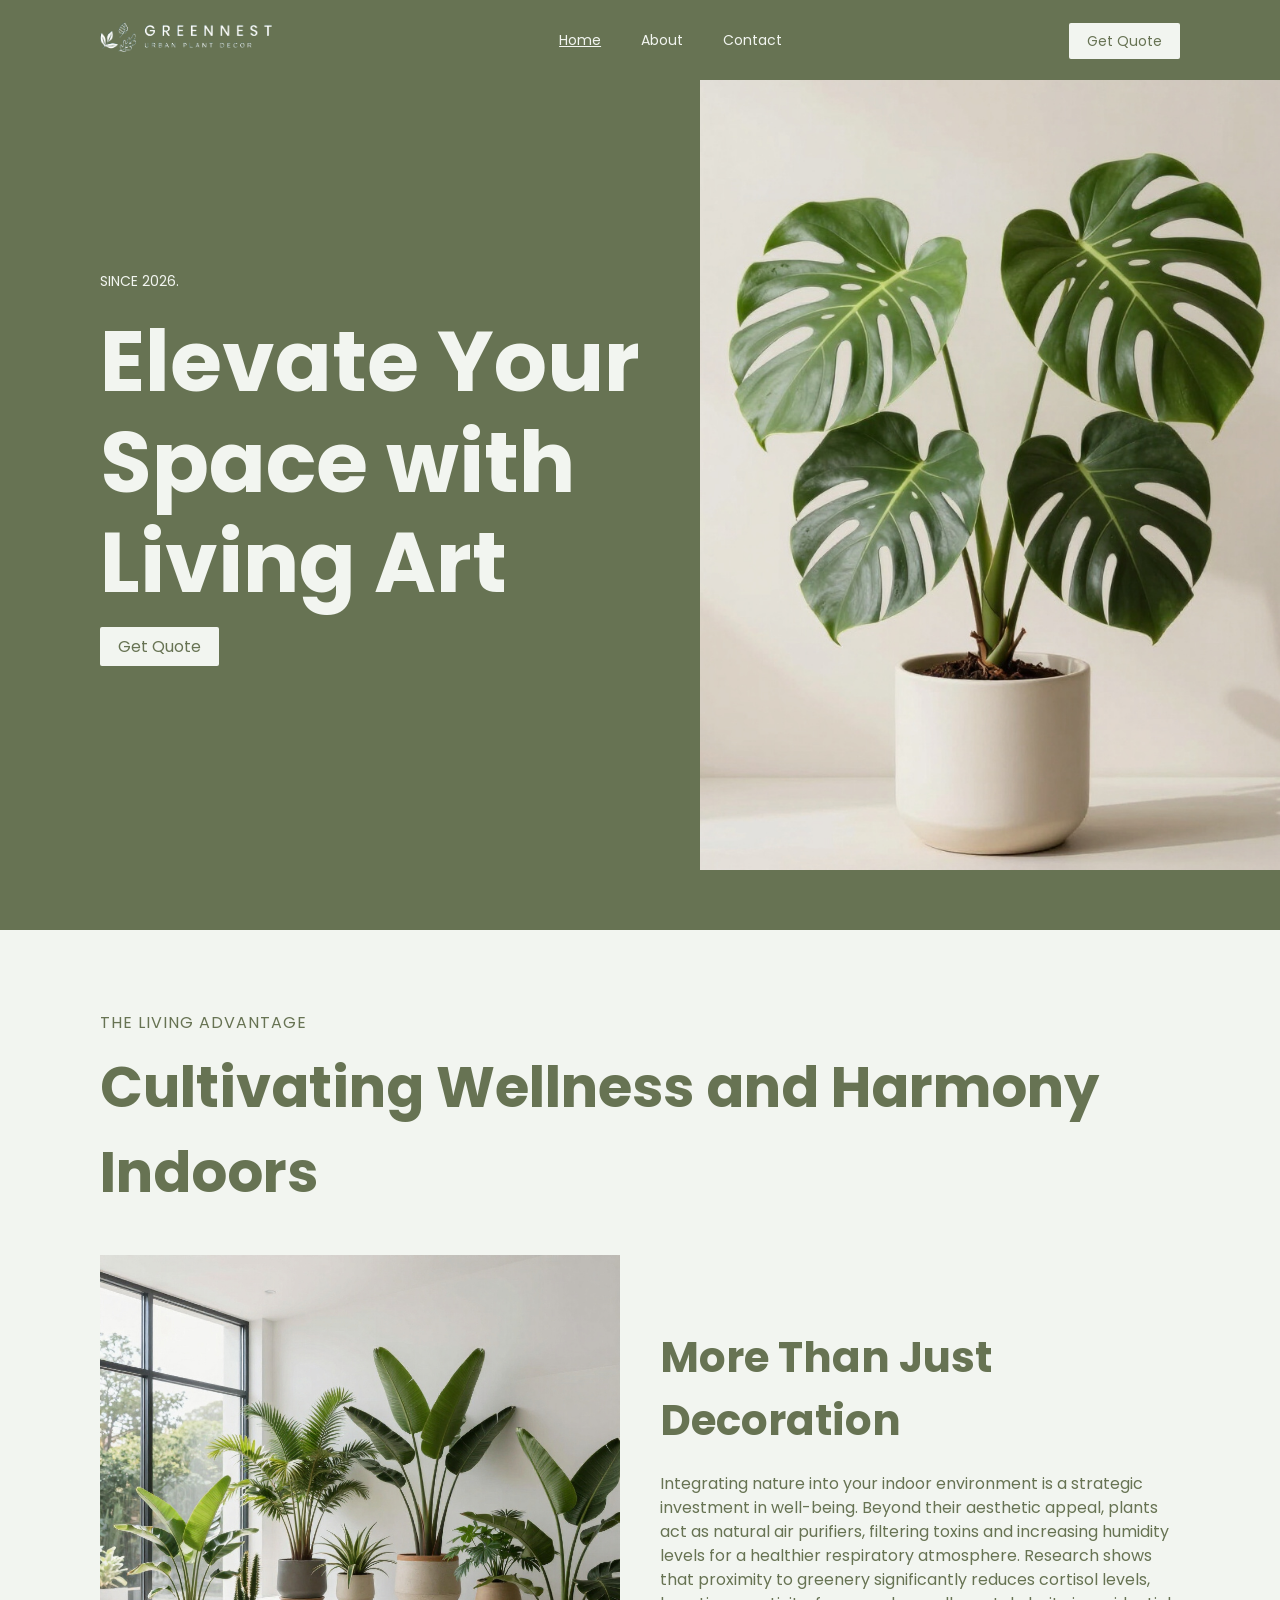
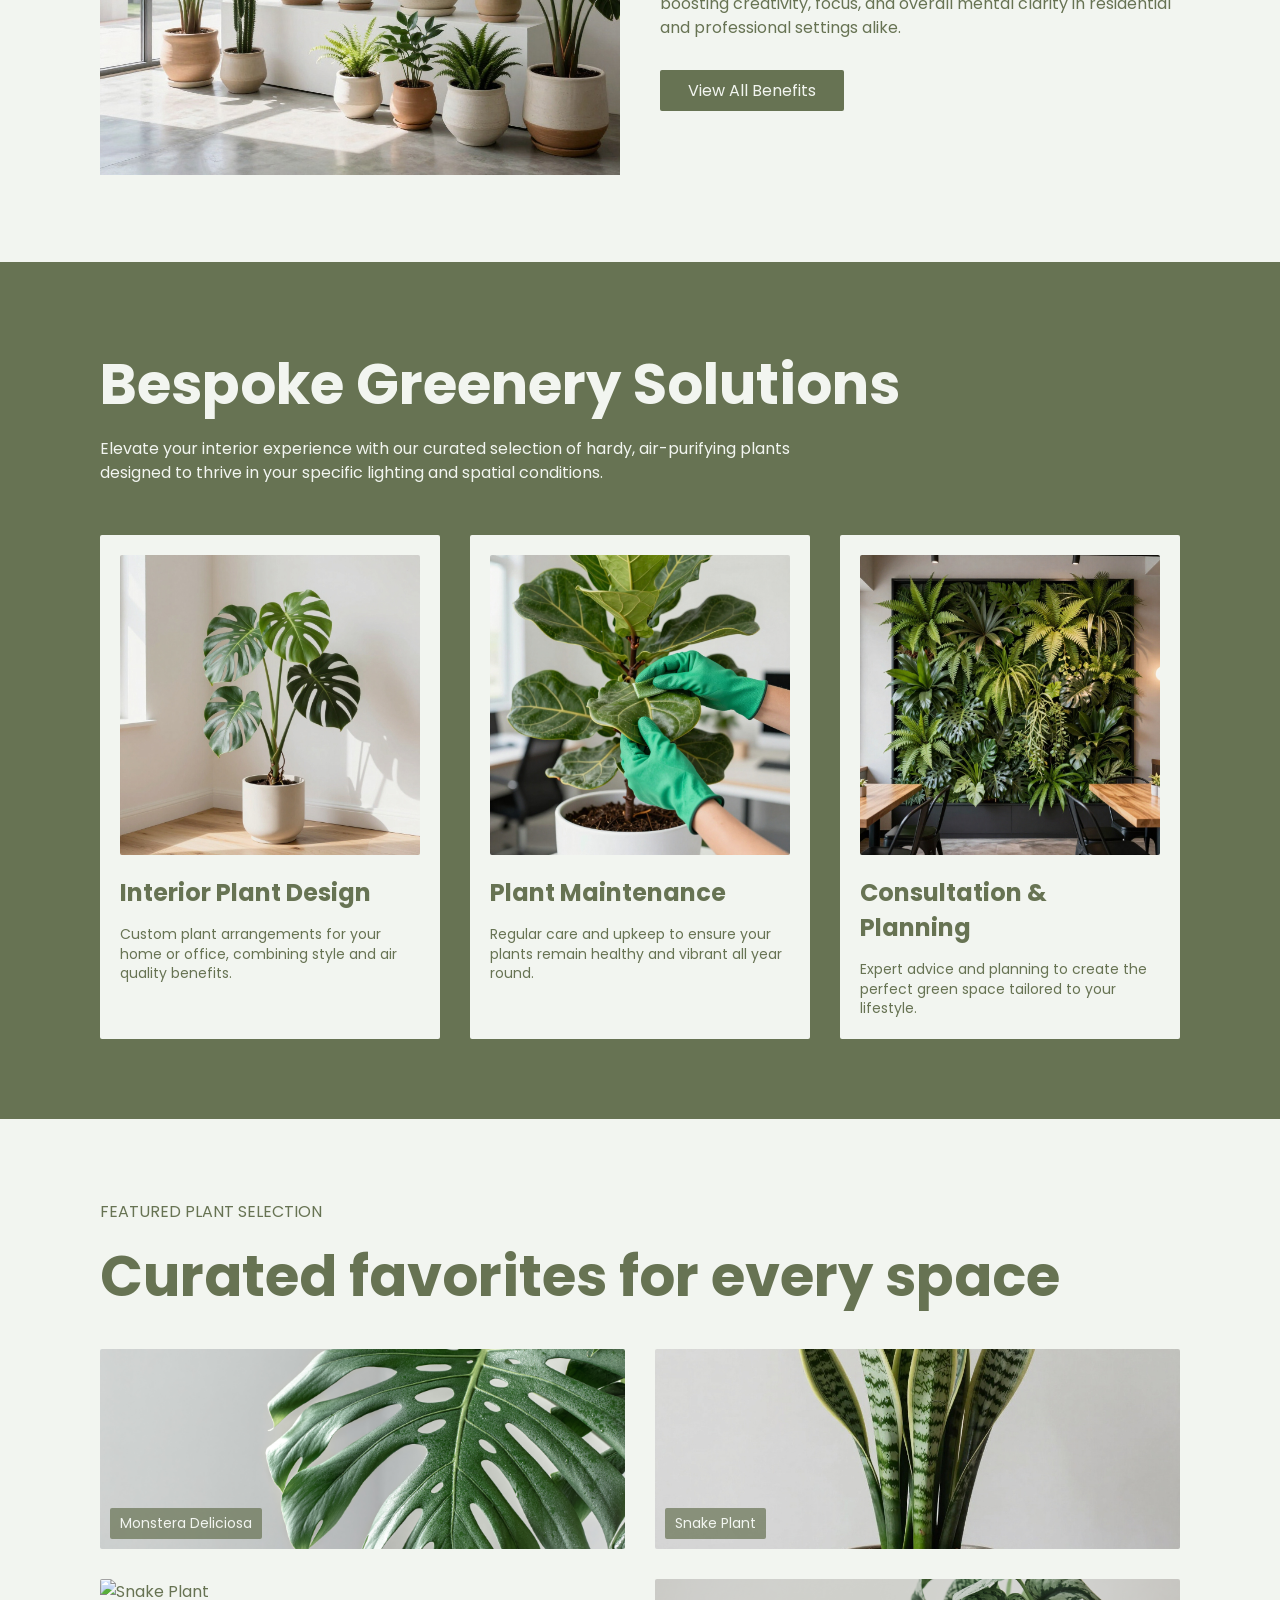
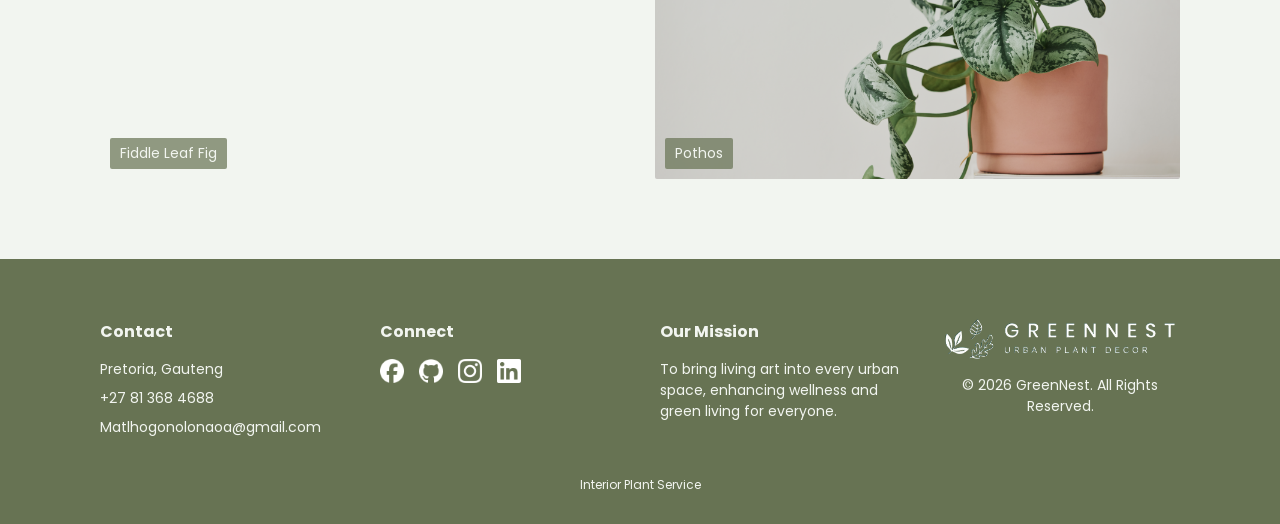
==== commit 88cae102: "added PNF for nonexisting pages, removed bugs and updated readme" ====
--- a/index.html
+++ b/index.html
@@ -34,14 +34,15 @@
 
       
 <nav class="nav-center nav-links">
-    <a href="index.html">Home</a>
-    <a href="services.html">Services / About</a>
-    <a href="contact.html">Contact</a>
-    <a href="contact.html" class="mobile-quote-btn">Get Quote</a>
+    <a href="index.html"  class="active">Home</a>
+    <a href="about.html">About</a>  
+    <a href="contact-us.html">Contact</a>
+
+    <a href="contact-us.html" class="mobile-quote-btn">Get Quote</a>
 </nav>
 
         <div class="nav-right">
-            <a href="contact.html" class="quote-btn desktop-quote">Get Quote</a>
+            <a href="contact-us.html" class="quote-btn desktop-quote">Get Quote</a>
         </div>
 
     </header>
@@ -54,7 +55,7 @@
                 <p>SINCE 2026.</p>
                 <h1>Elevate Your Space with Living Art</h1>
 
-                <a href="contact.html" class="hero-btn">Get Quote</a>
+                <a href="contact-us.html" class="hero-btn">Get Quote</a>
             </div>
 
             <div class="hero-image">
@@ -110,7 +111,7 @@
 </section>
 <section class="featured-plants">
 
-    <p class="featured-subtitle">Featured Plant Selection</p>
+    <p class="featured-subtitle">FEATURED PLANT SELECTION</p>
     <h1 class="featured-title">Curated favorites for every space</h1>
 
     <div class="plants-grid">
@@ -155,7 +156,7 @@
             <div class="social-icons">
                 <a href="facebook.com"><img src="images/facebook-app-round-white-icon.png" alt="Facebook" width="24" height="24"></a>
                 <a href="https://github.com/Matlhogonolo012/GreenNest-Urban-Plant-Decor.git"><img src="images/github-white-icon.png" alt="Twitter" width="24" height="24"></a>
-                <a href="instagram.com"><img src="images/instagram-white-icon.png" alt="Instagram" width="24" height="24"></a>
+                <a href="/instagram.com"><img src="images/instagram-white-icon.png" alt="Instagram" width="24" height="24"></a>
                 <a href="https://www.linkedin.com/in/matlhogonolo-naoa-924255340/"><img src="images/linkedin-app-white-icon.png" alt="LinkedIn" width="24" height="24"></a>
             </div>
         </div>
--- a/css/styles.css
+++ b/css/styles.css
@@ -5,4 +5,5 @@
     margin: 0;
     padding: 0;
     box-sizing: border-box;
-}+}
+
--- a/css/navbar.css
+++ b/css/navbar.css
@@ -61,7 +61,7 @@
 
 .mobile-quote-btn {
     display: none;
-    background-color: #f5f0f4;
+    background-color: #F2F5F0;
     color: #677353 !important;
     padding: 8px 18px;
     border-radius: 1px;
@@ -69,6 +69,9 @@
     text-align: center;
     width: fit-content;
     margin: 10px auto;
+}
+.nav-center a.active {
+    text-decoration: underline;
 }
 
 @media(max-width:1024px) {
--- a/css/hero-section.css
+++ b/css/hero-section.css
@@ -1,4 +1,3 @@
-
 .hero-section {
     display: flex;
     align-items: center;
@@ -34,6 +33,9 @@
     border-radius: 2px;
     text-decoration: none;
 }
+.hero-btn:hover{
+    opacity: 0.8;
+}
 
 .hero-image {
     flex: 5;
@@ -48,43 +50,85 @@
     object-fit: cover;
 }
 
+@media (max-width:1024px){
 
-@media(max-width:1024px) {
+.hero-section{
+flex-direction:column;
+align-items:flex-start;
+padding:120px 40px 60px;
+}
 
-    .hero-section {
-        flex-direction: column;
-        align-items: flex-start;
-        padding: 120px 20px 60px;
-    }
+.hero-image{
+order:-1;
+width:100%;
+height:auto;
+}
 
-    .hero-image {
-        order: -1;
-        width: 100%;
-    }
+.hero-image img{
+width:100%;
+height:auto;
+}
 
-    .hero-image img {
-        width: 100%;
-        height: auto;
-    }
+.hero-text{
+padding-left:0;
+padding-right:0;
+margin-top:20px;
+max-width:600px;
+}
 
-    .hero-text {
-        padding-left: 20px;
-        padding-right: 20px;
-        margin-top: 20px;
-        max-width: 600px;
-    }
+.hero-text h1{
+font-size:48px;
+}
 
-    .hero-text h1 {
-        font-size: 42px;
-    }
+.hero-text p{
+font-size:14px;
+margin-bottom:30px;
+}
 
-    .hero-text p {
-        font-size: 14px;
-        margin-bottom: 30px;
-    }
+.hero-btn{
+display:inline-block;
+margin-top:20px;
+}
 
-    .hero-btn {
-        display: inline-block;
-        margin-top: 30px;
-    }
+}
+
+@media (max-width:600px){
+
+.hero-section{
+padding:100px 25px 50px;
+}
+
+.hero-text h1{
+font-size:36px;
+}
+
+.hero-text p{
+font-size:13px;
+}
+
+.hero-image img{
+height:auto;
+}
+
+}
+
+@media (max-width:360px){
+
+.hero-section{
+padding:80px 15px 40px;
+}
+
+.hero-text h1{
+font-size:28px;
+}
+
+.hero-text p{
+font-size:12px;
+}
+
+.hero-btn{
+padding:6px 14px;
+font-size:12px;
+}
+
 }
--- a/css/benefits-section.css
+++ b/css/benefits-section.css
@@ -1,13 +1,11 @@
-
 .benefits-section {
-    background-color: #F2F5F0; 
+    background-color: #F2F5F0;
     color: #677353;
     padding: 80px 100px;
 }
 
 .benefits-section .section-subtitle {
     font-size: 16px;
-   
     margin-bottom: 10px;
     letter-spacing: 1px;
 }
@@ -15,9 +13,7 @@
 .benefits-section .section-title {
     font-size: 56px;
     margin-bottom: 40px;
-
 }
-
 
 .benefits-content {
     display: flex;
@@ -33,7 +29,6 @@
 .benefits-image img {
     width: 100%;
     height: auto;
-  
 }
 
 .benefits-text {
@@ -55,7 +50,7 @@
 }
 
 .benefits-btn {
-    background-color: #677353; 
+    background-color: #677353;
     color: #F2F5F0;
     padding: 8px 28px;
     border-radius: 2px;
@@ -68,34 +63,78 @@
     opacity: 0.8;
 }
 
+@media (max-width:1024px){
 
+.benefits-section{
+padding:60px 40px;
+}
 
-@media(max-width:1024px) {
+.benefits-content{
+flex-direction:column;
+gap:30px;
+}
 
-    .benefits-section {
-        padding: 60px 20px;
-    }
+.benefits-image,
+.benefits-text{
+flex:1;
+width:100%;
+}
 
-    .benefits-content {
-        flex-direction: column;
-        gap: 30px;
-    }
+.benefits-section .section-title{
+font-size:40px;
+}
 
-    .benefits-image,
-    .benefits-text {
-        flex: 1;
-        width: 100%;
-    }
+.benefits-text h2{
+font-size:32px;
+}
 
-    .benefits-text h2 {
-        font-size: 28px;
-    }
+.benefits-text p{
+font-size:15px;
+}
 
-    .benefits-text p {
-        font-size: 14px;
-    }
+}
 
-    .benefits-btn {
-        align-self: flex-start;
-    }
+@media (max-width:600px){
+
+.benefits-section{
+padding:50px 25px;
+}
+
+.benefits-section .section-title{
+font-size:32px;
+}
+
+.benefits-text h2{
+font-size:26px;
+}
+
+.benefits-text p{
+font-size:14px;
+}
+
+}
+
+@media (max-width:360px){
+
+.benefits-section{
+padding:40px 15px;
+}
+
+.benefits-section .section-title{
+font-size:26px;
+}
+
+.benefits-text h2{
+font-size:22px;
+}
+
+.benefits-text p{
+font-size:13px;
+}
+
+.benefits-btn{
+padding:6px 20px;
+font-size:12px;
+}
+
 }
--- a/css/Our-Services-Overview-section.css
+++ b/css/Our-Services-Overview-section.css
@@ -17,13 +17,11 @@
     line-height: 1.5;
 }
 
-
 .services-grid {
     display: grid;
     grid-template-columns: repeat(3, 1fr);
     gap: 30px;
 }
-
 
 .service-card {
     color: #677353;
@@ -32,7 +30,7 @@
     display: flex;
     flex-direction: column;
     align-items: left;
-    background-color: #f5f0f4;
+    background-color: #F2F5F0;
 }
 
 .service-card img {
@@ -53,25 +51,75 @@
     line-height: 1.4;
 }
 
+@media (max-width:1024px){
 
-@media(max-width: 900px) {
-    .services-section {
-        padding: 60px 20px;
-    }
+.services-section{
+padding:60px 40px;
+}
 
-    .services-grid {
-        grid-template-columns: 1fr; 
-    }
+.services-section h1.services-title{
+font-size:40px;
+}
 
-    .service-card img {
-        width: 100%;
-    }
+.services-grid{
+grid-template-columns:repeat(2,1fr);
+}
 
-    .service-card h2 {
-        font-size: 20px;
-    }
+}
 
-    .service-card p {
-        font-size: 14px;
-    }
+@media (max-width:600px){
+
+.services-section{
+padding:50px 25px;
+}
+
+.services-section h1.services-title{
+font-size:32px;
+}
+
+.services-section p.services-subtitle{
+font-size:14px;
+margin-bottom:40px;
+}
+
+.services-grid{
+grid-template-columns:1fr;
+}
+
+.service-card h2{
+font-size:20px;
+}
+
+.service-card p{
+font-size:13px;
+}
+
+}
+
+@media (max-width:360px){
+
+.services-section{
+padding:40px 15px;
+}
+
+.services-section h1.services-title{
+font-size:26px;
+}
+
+.services-section p.services-subtitle{
+font-size:13px;
+}
+
+.service-card{
+padding:16px;
+}
+
+.service-card h2{
+font-size:18px;
+}
+
+.service-card p{
+font-size:12px;
+}
+
 }
--- a/css/featured-plants-section.css
+++ b/css/featured-plants-section.css
@@ -1,14 +1,13 @@
 .featured-plants {
-    background-color: #F2F5F0; 
+    background-color: #F2F5F0;
     color: #677353;
     padding: 80px 100px;
     text-align: left;
 }
 
 .featured-plants .featured-subtitle {
-    font-size: 14px;
-    margin-bottom: 5px;
-    
+    font-size: 16px;
+    margin-bottom: 10px;
 }
 
 .featured-plants .featured-title {
@@ -30,7 +29,7 @@
 
 .plant-card img {
     width: 100%;
-    height: 200px; 
+    height: 200px;
     object-fit: cover;
     display: block;
 }
@@ -40,30 +39,61 @@
     bottom: 10px;
     left: 10px;
     color: #F2F5F0;
-    background-color: rgba(103, 115, 83, 0.7); 
+    background-color: rgba(103,115,83,0.7);
     padding: 5px 10px;
     border-radius: 2px;
     font-size: 14px;
 }
 
-@media(max-width: 900px){
-    .featured-plants {
-        padding: 60px 20px;
-    }
+@media (max-width:1024px){
 
-    .featured-title {
-        font-size: 36px;
-    }
+.featured-plants{
+padding:60px 40px;
+}
 
-    .plants-grid {
-        grid-template-columns: 1fr; 
-    }
+.featured-plants .featured-title{
+font-size:40px;
+}
 
-    .plant-card img {
-        height: 180px; 
-    }
+}
 
-    .plant-name {
-        font-size: 12px;
-    }
+@media (max-width:600px){
+
+.featured-plants{
+padding:50px 25px;
+}
+
+.featured-plants .featured-title{
+font-size:32px;
+}
+
+.plants-grid{
+grid-template-columns:1fr;
+}
+
+.plant-card img{
+height:180px;
+}
+
+}
+
+@media (max-width:360px){
+
+.featured-plants{
+padding:40px 15px;
+}
+
+.featured-plants .featured-title{
+font-size:26px;
+}
+
+.plant-card img{
+height:160px;
+}
+
+.plant-name{
+font-size:11px;
+padding:4px 8px;
+}
+
 }
--- a/css/footer.css
+++ b/css/footer.css
@@ -47,21 +47,64 @@
     color: #F2F5F0;
 }
 
-@media(max-width: 900px){
-    .footer {
-        padding: 40px 20px 20px;
-    }
+@media (max-width:1024px){
 
-    .footer-grid {
-        grid-template-columns: 1fr; 
-        gap: 30px;
-    }
+.footer{
+padding:50px 40px 25px;
+}
 
-    .footer-section.logo-section {
-        order: 4;
-    }
+.footer-grid{
+grid-template-columns:repeat(2,1fr);
+gap:30px;
+}
 
-    .footer-bottom {
-        font-size: 11px;
-    }
+}
+
+@media (max-width:600px){
+
+.footer{
+padding:40px 25px 20px;
+}
+
+.footer-grid{
+grid-template-columns:1fr;
+gap:25px;
+}
+
+.footer-section.logo-section{
+order:4;
+}
+
+.footer-section h3{
+font-size:15px;
+}
+
+.footer-section p{
+font-size:13px;
+}
+
+.footer-bottom{
+font-size:11px;
+}
+
+}
+
+@media (max-width:360px){
+
+.footer{
+padding:35px 15px 20px;
+}
+
+.footer-section h3{
+font-size:14px;
+}
+
+.footer-section p{
+font-size:12px;
+}
+
+.footer-bottom{
+font-size:10px;
+}
+
 }
